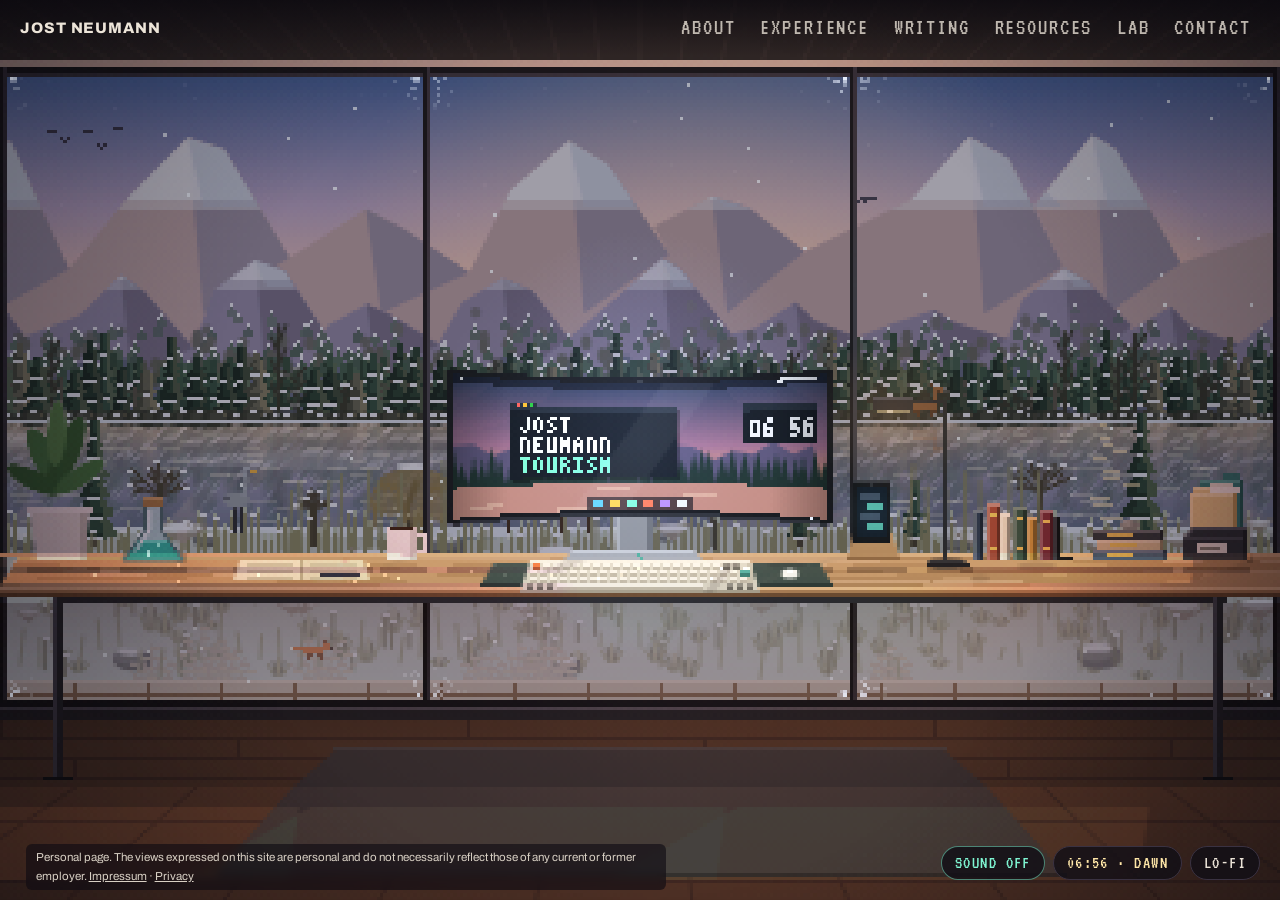
==== index.html @ 11fcee28 "Update preview: animated Areas of expertise cards; About tiles without the BTV count Co-Authored-By:" ====
<!doctype html>
<html lang="en-GB">
<head>
  <meta charset="utf-8">
  <meta name="viewport" content="width=device-width, initial-scale=1">
  <title>Jost Neumann – Tourism, investment, development and open data</title>
  <meta name="description" content="Jost Neumann – programme leader working on sustainable tourism, impact investment, development cooperation and open data. Profile, writing and contact.">
  <meta name="keywords" content="tourism, sustainable tourism, rural development, investment, impact investment, development, development cooperation, open data, philanthropy">
  <script type="application/ld+json">
  { "@context": "https://schema.org", "@type": "Person", "name": "Jost Neumann", "jobTitle": "Programme leader",
    "knowsAbout": ["Sustainable tourism", "Rural development", "Impact investment", "Development cooperation", "Open data"],
    "sameAs": ["https://www.linkedin.com/in/jost-neumann05802853"] }
  </script>
  <!-- DRAFT: remove the next line when the page is ready to be found by search engines -->
  <meta name="robots" content="noindex, nofollow">
  <meta name="theme-color" content="#120f16">
  <link rel="canonical" href="https://jostneumann.com/">
  <meta property="og:type" content="website">
  <meta property="og:title" content="Jost Neumann – Tourism, investment, development and open data">
  <meta property="og:description" content="Programme leader working on sustainable tourism, impact investment, development cooperation and open data. Profile, writing and contact.">
  <meta property="og:url" content="https://jostneumann.com/">
  <meta property="og:image" content="https://jostneumann.com/assets/og-image.png">
  <meta property="og:image:width" content="1200"><meta property="og:image:height" content="630">
  <meta property="og:image:alt" content="Pixel-art cabin office with a glass wall onto a forest river and mountains at dusk">
  <meta name="twitter:card" content="summary_large_image">
  <link rel="alternate" type="application/rss+xml" title="Jost Neumann – Writing" href="feed.xml">
  <script>
    // Scene mode needs JavaScript; without it the plain (LO-FI) page is shown.
    document.documentElement.classList.add('js');
    if (/[?&]og=1/.test(location.search)) document.documentElement.classList.add('og');   // clean frame for the social preview image
    try { if (localStorage.getItem('jn-mode') === 'lofi') document.documentElement.classList.add('lofi'); } catch (e) {}
  </script>
  <link rel="stylesheet" href="assets/fonts/fonts.css">
  <link rel="stylesheet" href="styles.css?v=2026-10-28-ex">
  <link rel="icon" href="data:image/svg+xml,%3Csvg xmlns='http://www.w3.org/2000/svg' viewBox='0 0 16 16' shape-rendering='crispEdges'%3E%3Crect width='16' height='16' fill='%23120f16'/%3E%3Crect x='3' y='4' width='10' height='7' fill='%23d3c8ae'/%3E%3Crect x='4' y='5' width='8' height='5' fill='%2310201c'/%3E%3Crect x='5' y='7' width='4' height='1' fill='%237ff5d2'/%3E%3Crect x='6' y='11' width='4' height='2' fill='%23bfb398'/%3E%3C/svg%3E">
</head>
<body>
  <a class="skip" href="#lofi" id="skip">Skip to the text version</a>

  <header class="top">
    <a class="brand" href="./" id="home">Jost Neumann</a>
    <nav class="sections" aria-label="Sections">
      <a href="#about" data-go="about">About</a>
      <a href="#experience" data-go="experience">Experience</a>
      <a href="#writing" data-go="writing">Writing</a>
      <a href="#resources" data-go="resources">Resources</a>
      <!-- LAB:START --><a href="#lab" data-go="lab">Lab</a><!-- LAB:END -->
      <a href="#contact" data-go="contact">Contact</a>
    </nav>
  </header>

  <!-- ===== Scene mode: pixel-art desk (room.js) ===== -->
  <div class="scene" id="scene">
    <canvas id="room" role="img" aria-label="Pixel-art illustration of a timber cabin office in the forest. A floor-to-ceiling glass wall looks out on a quiet forest river, meadows and a mountain panorama; the light follows the local time of day. A framed print hangs on the left wall. On a minimal desk, the curved screen, the books, the notebook, the file holder, the phone and a glass flask open the sections of this page."></canvas>
    <div class="tip" id="tip" aria-hidden="true"></div>
    <nav class="touch-menu" aria-label="Sections">
      <a href="#about" data-go="about"><b>01</b> About</a>
      <a href="#experience" data-go="experience"><b>02</b> Experience</a>
      <a href="#writing" data-go="writing"><b>03</b> Writing</a>
      <a href="#resources" data-go="resources"><b>04</b> Resources</a>
      <!-- LAB:START --><a href="#lab" data-go="lab"><b>05</b> Lab</a><!-- LAB:END -->
      <a href="#contact" data-go="contact"><b>06</b> Contact</a>
    </nav>
    <p class="disclaimer scene-disclaimer">Personal page. The views expressed on this site are personal and do not necessarily reflect those of any current or former employer. <a href="impressum.html">Impressum</a> · <a href="privacy.html">Privacy</a></p>
  </div>

  <aside class="panel" id="panel" aria-labelledby="panel-title" aria-hidden="true" tabindex="-1">
    <div class="panel-head">
      <p class="panel-kicker" id="panel-title"></p>
      <div class="panel-nav">
        <button class="chip arrow" id="prev" type="button" aria-label="Previous section">‹</button>
        <button class="chip arrow" id="next" type="button" aria-label="Next section">›</button>
        <button class="chip" id="close" type="button">Back<span class="long"> · Esc</span></button>
      </div>
    </div>
    <div class="panel-body" id="panel-body"></div>
  </aside>

  <div class="dock">
    <button class="chip" id="sound" type="button" aria-pressed="true" title="Rain and nature sounds: soft rain, the river, birds by day and crickets at night">Sound off</button>
    <span class="chip time" id="local-time" title="Your local time: the light in the room follows it" aria-live="off"></span>
    <button class="chip" id="mode" type="button" aria-pressed="false">LO-FI</button>
  </div>

  <!-- ===== LO-FI mode: the plain page. It is also the single source of the panel content. ===== -->
  <main id="lofi">

    <section class="hero wrap">
      <p class="eyebrow">Tourism · Investment · Development · Open data</p>
      <h1>Jost Neumann</h1>
      <p class="lead">Programme leader with more than ten years of experience across international organizations, corporate foundations and non-profit organizations, working where tourism, investment and development meet, with a commitment to open data and evidence-based decisions.</p>
    </section>

    <section id="about" class="wrap section">
      <h2>About</h2>
      <div class="prose">
        <p>Jost Neumann is based in Riyadh, Saudi Arabia, and coordinates the Tourism for Rural Development Programme of UN Tourism, the United Nations specialized agency for tourism. The role covers advocacy, advisory services and technical and financial assistance for Member States, the coordination of the Best Tourism Villages by UN Tourism (BTV) Network and the Tourism for Rural Development Small Grants Programme.</p>
        <p>From 2018 to 2025, Jost Neumann held programme leadership roles at the TUI Care Foundation. As Director Programmes (2022–2025), Jost Neumann oversaw the investment of approximately EUR 40 million of philanthropic capital in destination projects on entrepreneurship, education and nature conservation and the mobilization of more than EUR 12 million from institutional donors. Several projects received awards, including the Responsible Tourism Award and the German Sustainability Award.</p>
        <p>Earlier positions include economic recovery and communications roles at the International Rescue Committee, responsible investment in Eastern and Southern Africa, and strategy work at the Vodafone Institute. The work combines expertise in philanthropy, impact investing and innovative finance with field experience in South-East Asia, Africa and the Middle East.</p>
      </div>
    </section>

    <section id="expertise" class="wrap section">
      <h2>Areas of expertise</h2>
      <ul class="cards">
        <li><p class="kw">Tourism</p><h3>Sustainable tourism and rural development</h3><p>Programme design, technical assistance and partnership development for tourism as a driver of inclusive rural development.</p></li>
        <li><p class="kw">Investment</p><h3>Impact investment and philanthropy</h3><p>Philanthropic capital, grant portfolios, impact-linked finance and financing for social impact, including the Oxford Impact Investing Programme (Saïd Business School).</p></li>
        <li><p class="kw">Development</p><h3>Development cooperation</h3><p>Programme strategy, monitoring and evaluation and resource mobilization with governments, foundations, companies and non-profit organizations in South-East Asia, Africa and the Middle East.</p></li>
        <li><p class="kw">Open data</p><h3>Open data and digital tools</h3><p>Open data, dashboards and interactive maps that make programme evidence transparent and support evidence-based decisions.</p></li>
      </ul>
    </section>

    <section id="experience" class="wrap section">
      <h2>Professional experience</h2>
      <ol class="timeline">
        <li>
          <p class="when">March 2025 – present</p>
          <div>
            <h3>Programme Coordinator, Tourism for Rural Development Programme</h3>
            <p class="org">UN Tourism · Riyadh, Saudi Arabia</p>
            <ul>
              <li>Coordinates the Tourism for Rural Development Small Grants Programme.</li>
              <li>Leads a multidisciplinary team of specialists providing advocacy, advisory services and technical and financial assistance to Member States across all world regions.</li>
              <li>Coordinates the Best Tourism Villages by UN Tourism (BTV) Network, including technical assistance and partnership development.</li>
            </ul>
          </div>
        </li>
        <li>
          <p class="when">February 2022 – February 2025</p>
          <div>
            <h3>Director Programmes</h3>
            <p class="org">TUI Care Foundation · Berlin, Germany</p>
            <ul>
              <li>Invested approximately EUR 40 million of philanthropic capital in destination projects on entrepreneurship, education and nature conservation.</li>
              <li>Oversaw a global grant portfolio spanning all world regions, with projects on nature conservation, entrepreneurship, education, cultural heritage and impact finance for businesses.</li>
              <li>Developed the programme strategy and the monitoring and evaluation framework of the foundation.</li>
              <li>Projects received the Responsible Tourism Award, the German Sustainability Award and the Responsible Travel Award, among others.</li>
            </ul>
          </div>
        </li>
        <li>
          <p class="when">June 2018 – February 2022</p>
          <div>
            <h3>Head of Economic Development</h3>
            <p class="org">TUI Care Foundation · Palma de Mallorca, Spain</p>
            <ul>
              <li>Developed a portfolio of grant-funded projects on sustainable agriculture, adventure tourism, entrepreneurship and tourism development in low- and middle-income countries across world regions.</li>
            </ul>
          </div>
        </li>
        <li>
          <p class="when">May 2017 – July 2018</p>
          <div>
            <h3>Communications Officer; Rural Livelihoods Officer</h3>
            <p class="org">International Rescue Committee · Berlin, Germany</p>
            <ul>
              <li>Established the communication assets of the office, including the website and social media channels, and ran two advocacy campaigns.</li>
              <li>Worked within the global Economic Recovery and Development Unit.</li>
            </ul>
          </div>
        </li>
        <li>
          <p class="when">May 2015 – April 2017</p>
          <div>
            <h3>Responsible Investment Manager</h3>
            <p class="org">Amatheon Agri Holding N.V. · Berlin, Germany</p>
            <ul>
              <li>Established the sustainability strategy for agricultural operations in Eastern and Southern Africa and coordinated two sustainability officers in the field.</li>
              <li>Represented the company on sustainability, responsible investment and impact investment matters.</li>
            </ul>
          </div>
        </li>
        <li>
          <p class="when">October 2013 – December 2014</p>
          <div>
            <h3>Earlier roles</h3>
            <p class="org">Amatheon Foundation · Vodafone Institute · Berlin, Germany</p>
            <ul>
              <li>Research Fellow, Amatheon Foundation: community surveys and three months of field research in Eastern and Southern Africa on mobile technology and agriculture.</li>
              <li>Strategy and Programmes, Vodafone Institute.</li>
            </ul>
          </div>
        </li>
      </ol>
    </section>

    <section id="education" class="wrap section two-col">
      <div>
        <h2>Education</h2>
        <ul class="plain">
          <li><h3>Master of Arts, Futures Studies (Zukunftsforschung)</h3><p class="org">Freie Universität Berlin · 2015</p></li>
          <li><h3>Bachelor of Arts, Culture and Technology (Kultur und Technik)</h3><p class="org">Technische Universität Berlin · 2012</p></li>
        </ul>
        <h2 class="sub">Certifications</h2>
        <ul class="plain">
          <li><h3>Impact-Linked Finance</h3><p class="org">Roots of Impact · 2022</p></li>
          <li><h3>Financing for Social Impact</h3><p class="org">European Venture Philanthropy Association · 2021</p></li>
          <li><h3>Oxford Impact Investing Programme</h3><p class="org">Saïd Business School, University of Oxford · 2021</p></li>
          <li><h3>Cash Transfer Programming</h3><p class="org">Humanitarian Leadership Academy · 2018</p></li>
        </ul>
      </div>
      <div>
        <h2>Advisory roles</h2>
        <ul class="plain">
          <li><h3>Chair of the Advisory Board</h3><p class="org">FINDING XY · 2021–2024</p></li>
          <li><h3>Member of the Advisory Board</h3><p class="org">Purple Elephant Ventures · 2021–2024</p></li>
          <li><h3>Member of the Advisory Board</h3><p class="org">The SHIELD · 2023–2024</p></li>
          <li><h3>Member of the Advisory Board (TUI Care Foundation representative)</h3><p class="org">Best Tourism Villages by UN Tourism · 2023–2024</p></li>
          <li><h3>Mentor</h3><p class="org">Enpact e.V. · 2019–2021</p></li>
        </ul>
      </div>
    </section>

    <section id="writing" class="wrap section">
      <h2>Writing</h2>
      <ul class="posts">
        <li>
          <a href="posts/grants-to-de-risk-investment.html">
            <p class="kw">Investment · Development</p>
            <h3>Grants as a tool to de-risk investment</h3>
            <p>A grant designed with investment in mind can take on the early risks that keep private capital away from small enterprises, and prepare them for finance that has to be repaid.</p>
            <span class="more">Read · June 2026 · approximately 4 minutes</span>
          </a>
        </li>
      </ul>
    </section>

    <section id="resources" class="wrap section">
      <h2>Resources</h2>
      <p class="muted">Publications, talks and media contributions, newest first. Items issued or given in an official capacity are linked for reference.</p>
      <h2 class="sub">Publications</h2>
      <ul class="plain">
        <li><p class="kw">Report</p><h3><a href="https://doi.org/10.18111/9789284427819" target="_blank" rel="noopener">Sustainable Tourism R&amp;D: Systemic Transformation and Scalable Intelligence</a></h3><p class="org">UN Tourism and UNDP · September 2026 · Co-author, with Kai Partale, Mirko Ebelshaeuser and Ibrahim Ahmed Abdou</p></li>
        <li><p class="kw">Report</p><h3><a href="https://doi.org/10.18111/9789284427833" target="_blank" rel="noopener">Leveraging Tourism for Inclusive and Resilient Rural Communities – A Collection of Good Practices on Social Sustainability from the Best Tourism Villages Network by UN Tourism, Volume I: Social Sustainability</a></h3><p class="org">UN Tourism · August 2026 · Coordinator</p></li>
        <li><p class="kw">Report</p><h3><a href="https://doi.org/10.18111/9789284427475" target="_blank" rel="noopener">Monitoring Report of the 2021 Best Tourism Villages by UN Tourism – Progress, Successes and Challenges</a></h3><p class="org">UN Tourism · March 2026 · Coordinator</p></li>
      </ul>
      <h2 class="sub">Talks and panels</h2>
      <ul class="plain">
        <li><p class="kw">Presentation</p><h3><a href="https://www.comcec.org/wp-content/uploads/2025/10/Report-of-the-13th-Meeting-of-COMCEC-Private-Sector-Tourism-Forum.pdf" target="_blank" rel="noopener">Presentation on the Tourism for Rural Development Programme</a></h3><p class="org">13th Meeting of the OIC/COMCEC Private Sector Tourism Forum, "Tourism and Rural Development in OIC Countries" (virtual) · 8 October 2025 · Summarized in the meeting report (para. 10)</p></li>
        <li><p class="kw">Panel · Video</p><h3><a href="https://www.youtube.com/watch?v=aNb7rbNzItk" target="_blank" rel="noopener">Sustainable Rural Tourism: A Foundation for Biodiversity Preservation and Gender Equality</a></h3><p class="org">ITB Berlin Convention · March 2024 · Panellist, as Director Programmes, TUI Care Foundation, with speakers from GIZ, UN Tourism and academia</p></li>
        <li><p class="kw">Conversation · Video</p><h3><a href="https://www.youtube.com/watch?v=9T5XU153Uj4" target="_blank" rel="noopener">Official launch of the 2021 Social Entrepreneurship Competition in Tourism</a></h3><p class="org">Social Entrepreneurship Competition in Tourism · 8 March 2021 · Conversation with the competition founder and a jury member, as TUI Care Foundation representative</p></li>
      </ul>
      <h2 class="sub">Media and coverage</h2>
      <ul class="plain">
        <li><p class="kw">Video interview</p><h3><a href="https://news.cgtn.com/news/2026-08-07/China-leads-UN-Tourism-s-Best-Tourism-Villages-list-1PpO6z1Qa5i/p.html" target="_blank" rel="noopener">China leads UN Tourism's Best Tourism Villages list</a></h3><p class="org">CGTN · 7 August 2026</p></li>
        <li><p class="kw">Interview</p><h3><a href="https://fastcompanyme.com/impact/how-the-middle-east-is-using-tourism-to-create-jobs-in-rural-villages/" target="_blank" rel="noopener">How the Middle East is using tourism to create jobs in rural villages</a></h3><p class="org">Fast Company Middle East · 31 March 2026</p></li>
        <li><p class="kw">Official news</p><h3><a href="https://www.untourism.int/news/un-tourism-celebrates-rural-destinations-in-saudi-arabia-under-the-best-tourism-villages-initiative" target="_blank" rel="noopener">UN Tourism Celebrates Rural Destinations in Saudi Arabia under the Best Tourism Villages Initiative</a></h3><p class="org">UN Tourism · technical mission, 14–17 September 2025 · Handed over the Best Tourism Villages plate with the Director of the Regional Office for the Middle East</p></li>
        <li><p class="kw">Interview</p><h3><a href="https://www.vientianetimes.org.la/sub-new/Previous_49_y23/freeContent/FreeConten2023_Aid49.php" target="_blank" rel="noopener">Aid for LDCs to spur Lao tourism development</a></h3><p class="org">Vientiane Times · March 2023 · At the Fifth United Nations Conference on the Least Developed Countries (LDC5), Doha</p></li>
        <li><p class="kw">Coverage</p><h3><a href="https://tuicarefoundation.com/pikala-among-the-finalists/" target="_blank" rel="noopener">Pikala among the finalists of UNWTO's second Global Startup Competition</a></h3><p class="org">TUI Care Foundation · 22 January 2020 · Supported a finalist and helped a winning founder practise the pitch</p></li>
      </ul>
    </section>

    <!-- LAB:START (draft: tools/build.py leaves this out unless --with-lab) -->
    <section id="lab" class="wrap section">
      <h2>Lab</h2>
      <p class="muted">Small tools and experiments. They are personal projects: the ideas, design decisions, testing and final checks are Jost Neumann's own.</p>
      <ul class="lab">
        <li>
          <img src="assets/lab/explorer.jpg" alt="The opening screen of the BTV Digital Explorer: a dark map of dots, one per village, with the title An open data rural tourism explorer" loading="lazy" width="800" height="500">
          <div class="body">
            <p class="kw">Prototype · Open data</p>
            <h3>BTV Digital Explorer</h3>
            <p>An open data explorer of the 236 Best Tourism Villages by UN Tourism (BTVs) in 57 countries. It brings together open data frameworks maintained largely by international organizations: settlement type and population from the Global Human Settlement Layer, access to towns, airports and railway stations, international recognitions such as UNESCO sites and protected areas, and documented good practices graded by the strength of their evidence. Its maps are designed to follow United Nations cartographic conventions, and it is available in English, French, Spanish and Arabic.</p>
            <span class="more">Internal prototype, not public</span>
          </div>
        </li>
        <li>
          <img src="assets/lab/samer.jpg" alt="The Samer start page: the headline Meet Samer, your speaking companion, beside a live teleprompter demo with a sample speech" loading="lazy" width="800" height="506">
          <div class="body">
            <p class="kw">Tool · Web app</p>
            <h3>Samer, a speaking companion</h3>
            <p>Turns a Word or PDF speech into a teleprompter in the browser. Sections and key messages are found automatically and stay editable, cues for the speaker are not read aloud, the pace follows the time slot, and a speech can be sent to a phone by link or QR code. It detects Arabic and works offline. The name means a companion in evening conversation in Arabic.</p>
            <span class="more">Private preview · <a href="https://github.com/jn12555/samer" target="_blank" rel="noopener">Code on GitHub</a></span>
          </div>
        </li>
        <li>
          <img src="assets/og-image.png" alt="This website's pixel-art room: a desk with a curved screen in front of a glass wall that looks out on a river and mountains" loading="lazy" width="1200" height="630">
          <div class="body">
            <p class="kw">Website · Pixel art</p>
            <h3>This room</h3>
            <p>The scene is drawn in code, pixel by pixel. Light and seasons follow the visitor's local time and date, wildlife and weather appear now and then, a framed print draws one-line homages to famous works, and a generated soundscape of rain and nature plays on request. No images, fonts or scripts are loaded from third parties.</p>
            <span class="more">October 2026</span>
          </div>
        </li>
      </ul>
    </section>
    <!-- LAB:END -->

    <section id="contact" class="wrap section">
      <h2>Contact</h2>
      <p class="muted">For professional exchange, contact is welcome by email or through LinkedIn.</p>
      <div class="actions">
        <!-- The address is assembled by script so that it is not readable by simple scrapers. -->
        <a class="btn primary" id="email-link" href="#contact" data-user="jost.neumann87" data-domain="googlemail.com">Send an email</a>
        <a class="btn" href="https://www.linkedin.com/in/jost-neumann05802853" target="_blank" rel="noopener">Connect on LinkedIn</a>
      </div>
      <p class="disclaimer">The views expressed on this site are personal and do not necessarily reflect those of any current or former employer.</p>
    </section>

    <footer class="site-footer wrap">
      <p>© <span id="year">2026</span> Jost Neumann. The views expressed on this site are personal and do not necessarily reflect those of any current or former employer. <a href="impressum.html">Impressum</a> · <a href="privacy.html">Privacy</a></p>
    </footer>
  </main>

  <script src="topo.js?v=2026-10-23"></script>
  <script src="lineart.js?v=2026-10-25b"></script>
  <script src="dots.js?v=2026-10-23"></script>
  <script src="xp-dots.js?v=2026-10-28j"></script>
  <script src="room.js?v=2026-10-28-xp3"></script>
</body>
</html>
---- assets/fonts/fonts.css ----
/* Fonts served from this site (no requests to Google). Archivo and VT323, SIL Open Font License 1.1; see assets/fonts/OFL.txt. */
@font-face {
  font-family: 'Archivo';
  font-style: normal;
  font-weight: 400;
  font-stretch: 100%;
  font-display: swap;
  src: url(archivo-latin-ext-0.woff2) format('woff2');
  unicode-range: U+0100-02BA, U+02BD-02C5, U+02C7-02CC, U+02CE-02D7, U+02DD-02FF, U+0304, U+0308, U+0329, U+1D00-1DBF, U+1E00-1E9F, U+1EF2-1EFF, U+2020, U+20A0-20AB, U+20AD-20C4, U+2113, U+2C60-2C7F, U+A720-A7FF;
}
@font-face {
  font-family: 'Archivo';
  font-style: normal;
  font-weight: 400;
  font-stretch: 100%;
  font-display: swap;
  src: url(archivo-latin-1.woff2) format('woff2');
  unicode-range: U+0000-00FF, U+0131, U+0152-0153, U+02BB-02BC, U+02C6, U+02DA, U+02DC, U+0304, U+0308, U+0329, U+2000-206F, U+20AC, U+2122, U+2191, U+2193, U+2212, U+2215, U+FEFF, U+FFFD;
}
@font-face {
  font-family: 'Archivo';
  font-style: normal;
  font-weight: 500;
  font-stretch: 100%;
  font-display: swap;
  src: url(archivo-latin-ext-0.woff2) format('woff2');
  unicode-range: U+0100-02BA, U+02BD-02C5, U+02C7-02CC, U+02CE-02D7, U+02DD-02FF, U+0304, U+0308, U+0329, U+1D00-1DBF, U+1E00-1E9F, U+1EF2-1EFF, U+2020, U+20A0-20AB, U+20AD-20C4, U+2113, U+2C60-2C7F, U+A720-A7FF;
}
@font-face {
  font-family: 'Archivo';
  font-style: normal;
  font-weight: 500;
  font-stretch: 100%;
  font-display: swap;
  src: url(archivo-latin-1.woff2) format('woff2');
  unicode-range: U+0000-00FF, U+0131, U+0152-0153, U+02BB-02BC, U+02C6, U+02DA, U+02DC, U+0304, U+0308, U+0329, U+2000-206F, U+20AC, U+2122, U+2191, U+2193, U+2212, U+2215, U+FEFF, U+FFFD;
}
@font-face {
  font-family: 'Archivo';
  font-style: normal;
  font-weight: 700;
  font-stretch: 100%;
  font-display: swap;
  src: url(archivo-latin-ext-0.woff2) format('woff2');
  unicode-range: U+0100-02BA, U+02BD-02C5, U+02C7-02CC, U+02CE-02D7, U+02DD-02FF, U+0304, U+0308, U+0329, U+1D00-1DBF, U+1E00-1E9F, U+1EF2-1EFF, U+2020, U+20A0-20AB, U+20AD-20C4, U+2113, U+2C60-2C7F, U+A720-A7FF;
}
@font-face {
  font-family: 'Archivo';
  font-style: normal;
  font-weight: 700;
  font-stretch: 100%;
  font-display: swap;
  src: url(archivo-latin-1.woff2) format('woff2');
  unicode-range: U+0000-00FF, U+0131, U+0152-0153, U+02BB-02BC, U+02C6, U+02DA, U+02DC, U+0304, U+0308, U+0329, U+2000-206F, U+20AC, U+2122, U+2191, U+2193, U+2212, U+2215, U+FEFF, U+FFFD;
}
@font-face {
  font-family: 'Archivo';
  font-style: normal;
  font-weight: 800;
  font-stretch: 100%;
  font-display: swap;
  src: url(archivo-latin-ext-0.woff2) format('woff2');
  unicode-range: U+0100-02BA, U+02BD-02C5, U+02C7-02CC, U+02CE-02D7, U+02DD-02FF, U+0304, U+0308, U+0329, U+1D00-1DBF, U+1E00-1E9F, U+1EF2-1EFF, U+2020, U+20A0-20AB, U+20AD-20C4, U+2113, U+2C60-2C7F, U+A720-A7FF;
}
@font-face {
  font-family: 'Archivo';
  font-style: normal;
  font-weight: 800;
  font-stretch: 100%;
  font-display: swap;
  src: url(archivo-latin-1.woff2) format('woff2');
  unicode-range: U+0000-00FF, U+0131, U+0152-0153, U+02BB-02BC, U+02C6, U+02DA, U+02DC, U+0304, U+0308, U+0329, U+2000-206F, U+20AC, U+2122, U+2191, U+2193, U+2212, U+2215, U+FEFF, U+FFFD;
}
@font-face {
  font-family: 'VT323';
  font-style: normal;
  font-weight: 400;
  font-display: swap;
  src: url(vt323-latin-ext-2.woff2) format('woff2');
  unicode-range: U+0100-02BA, U+02BD-02C5, U+02C7-02CC, U+02CE-02D7, U+02DD-02FF, U+0304, U+0308, U+0329, U+1D00-1DBF, U+1E00-1E9F, U+1EF2-1EFF, U+2020, U+20A0-20AB, U+20AD-20C4, U+2113, U+2C60-2C7F, U+A720-A7FF;
}
@font-face {
  font-family: 'VT323';
  font-style: normal;
  font-weight: 400;
  font-display: swap;
  src: url(vt323-latin-3.woff2) format('woff2');
  unicode-range: U+0000-00FF, U+0131, U+0152-0153, U+02BB-02BC, U+02C6, U+02DA, U+02DC, U+0304, U+0308, U+0329, U+2000-206F, U+20AC, U+2122, U+2191, U+2193, U+2212, U+2215, U+FEFF, U+FFFD;
}
---- styles.css ----
:root {
  --bg: #120f16;
  --surface: #1d1822;
  --text: #ece4d8;
  --muted: #a89e94;
  --line: #2e2734;
  --lamp: #ffb35a;
  --screen: #7ff5d2;
  --paper: #ffe7a8;
  --ph-bg: #4a3a14;
  --ph-text: #ffe08a;
  --head: 56px;
}

* { box-sizing: border-box; }
.skip { position: fixed; left: 12px; top: -60px; z-index: 50; padding: .6rem .9rem; background: var(--paper); color: #1a1410; border-radius: 6px; font-weight: 700; text-decoration: none; transition: top .2s; }
.skip:focus { top: 12px; }

html, body { margin: 0; background: var(--bg); color: var(--text); }
body { font: 16px/1.6 "Archivo", system-ui, -apple-system, "Segoe UI", sans-serif; -webkit-font-smoothing: antialiased; }
a { color: var(--lamp); }
h1, h2, h3 { margin: 0; line-height: 1.2; }

.ph {
  background: var(--ph-bg);
  color: var(--ph-text);
  border-radius: 2px;
  padding: 0 .2em;
  box-decoration-break: clone;
  -webkit-box-decoration-break: clone;
}

/* ---------- header (both modes) ---------- */
.top {
  position: fixed; top: 0; left: 0; right: 0; z-index: 30;
  height: var(--head);
  display: flex; align-items: center; justify-content: space-between; gap: 1rem;
  padding: 0 20px;
  background: linear-gradient(rgba(10, 8, 14, .75), rgba(10, 8, 14, 0));
}
.brand {
  font-weight: 800; letter-spacing: .06em; text-transform: uppercase;
  color: var(--text); text-decoration: none; font-size: .95rem; white-space: nowrap;
}
.sections { display: flex; gap: .35rem; }
.sections a {
  font-family: "VT323", ui-monospace, monospace; font-size: 1.45rem; line-height: 1;
  letter-spacing: .08em; text-transform: uppercase;
  color: rgba(236, 228, 216, .78); text-decoration: none;
  padding: .3rem .6rem; border-radius: 3px;
}
.sections a:hover { color: var(--text); }
.sections a.on { background: var(--paper); color: #1a1410; }

/* ---------- scene mode ---------- */
.scene { position: fixed; inset: 0; overflow: hidden; background: var(--bg); cursor: default; touch-action: manipulation; }
.scene.hot { cursor: pointer; }
#room {
  position: absolute; left: 0; top: 0;
  transform-origin: 0 0;
  image-rendering: pixelated;
  image-rendering: crisp-edges;
}
html:not(.js) .scene, html.lofi .scene,
html:not(.js) .panel, html.lofi .panel { display: none; }
html.js:not(.lofi) #lofi { display: none; }
html.js:not(.lofi) body { overflow: hidden; }

.tip {
  position: fixed; z-index: 20; pointer-events: none;
  font-family: "VT323", ui-monospace, monospace; font-size: 1.3rem; line-height: 1;
  letter-spacing: .08em; text-transform: uppercase;
  background: var(--paper); color: #1a1410; padding: .3rem .5rem .25rem; border-radius: 2px;
  opacity: 0; transform: translate(-50%, -100%); transition: opacity .15s;
  white-space: nowrap;
}
.tip.show { opacity: 1; }

.intro {
  /* name card: a tinted glass panel so the text never fights the room behind it */
  position: fixed; left: 24px; bottom: 34px; z-index: 10; pointer-events: none;
  max-width: min(540px, calc(100% - 300px));
  padding: 18px 22px 16px;
  background: linear-gradient(160deg, rgba(20, 16, 26, .72), rgba(14, 11, 18, .56));
  -webkit-backdrop-filter: blur(8px) saturate(1.1); backdrop-filter: blur(8px) saturate(1.1);
  border: 1px solid rgba(255, 231, 168, .14); border-radius: 14px;
  box-shadow: 0 12px 40px rgba(0, 0, 0, .35);
  transition: opacity .5s;
}
.intro p { margin: 0; }
.intro-name { font-weight: 800; font-size: clamp(1.9rem, 3vw, 2.7rem); letter-spacing: .03em; text-transform: uppercase; line-height: 1; }
.intro-name::after { content: ""; display: block; width: 44px; height: 3px; margin-top: .55rem; background: var(--lamp); border-radius: 2px; }
.intro-role { color: var(--text); opacity: .92; font-size: 1.02rem; line-height: 1.4; margin-top: .55rem !important; }
.intro-tags { display: flex; flex-wrap: wrap; gap: .4rem; margin-top: .7rem !important; }
.intro-tags span {
  font-family: "VT323", ui-monospace, monospace; font-size: 1.08rem; line-height: 1; letter-spacing: .06em; text-transform: uppercase;
  color: var(--screen); border: 1px solid rgba(127, 245, 210, .38); background: rgba(127, 245, 210, .07); border-radius: 999px; padding: .26rem .58rem .2rem;
}
.kw { font-family: "VT323", ui-monospace, monospace; font-size: 1.1rem; letter-spacing: .08em; text-transform: uppercase; color: var(--screen); margin: 0 0 .25rem !important; }
.chip.time { cursor: default; color: var(--paper); }
html.og .top, html.og .dock, html.og .scene-disclaimer, html.og .touch-menu, html.og .tip { display: none !important; }
/* writing: featured posts and article pages */
.posts { list-style: none; padding: 0; margin: 0; display: grid; grid-template-columns: repeat(auto-fit, minmax(240px, 1fr)); gap: .9rem; }
.posts a { display: block; height: 100%; background: var(--surface); border: 1px solid var(--line); border-radius: 6px; padding: 1.1rem; color: var(--text); text-decoration: none; }
.posts a:hover { border-color: var(--paper); }
.posts p { color: var(--muted); margin: .45rem 0 .7rem; font-size: .95rem; }
.posts .more { font-family: "VT323", ui-monospace, monospace; font-size: 1.1rem; color: var(--lamp); letter-spacing: .04em; }
.panel-section .posts { grid-template-columns: 1fr; }
/* Lab: project cards with a screenshot on top */
.lab { list-style: none; padding: 0; margin: 0; display: grid; grid-template-columns: repeat(auto-fit, minmax(240px, 1fr)); gap: .9rem; }
.lab > li { background: var(--surface); border: 1px solid var(--line); border-radius: 6px; overflow: hidden; }
.lab img { display: block; width: 100%; height: auto; aspect-ratio: 16 / 10; object-fit: cover; object-position: top left; border-bottom: 1px solid var(--line); }
.lab .body { padding: 1rem 1.1rem 1.1rem; }
.lab .body p { color: var(--muted); margin: .45rem 0 .7rem; font-size: .95rem; }
.lab .more { font-family: "VT323", ui-monospace, monospace; font-size: 1.1rem; color: var(--lamp); letter-spacing: .04em; }
.lab .more a { color: inherit; text-decoration: underline; text-underline-offset: 2px; }
.panel-section .lab { grid-template-columns: 1fr; }
.article { padding-top: calc(var(--head) + 2.5rem); padding-bottom: 4rem; max-width: 720px; }
.article h1 { font-size: clamp(2rem, 5vw, 2.8rem); text-transform: none; letter-spacing: 0; margin: .2rem 0 .4rem; }
.article .meta { color: var(--muted); font-size: .9rem; margin: 0 0 1.2rem; }
.article .lead { margin: 0 0 1.6rem; color: var(--text); }
.article h2 { font-family: "VT323", ui-monospace, monospace; font-weight: 400; font-size: 1.7rem; letter-spacing: .05em; text-transform: uppercase; color: var(--lamp); margin: 2rem 0 .6rem; }
.article p, .article li { line-height: 1.7; }
.article ul { padding-left: 1.2rem; }
.article li { margin: .35rem 0; }
.anim { margin: 0 0 1.8rem; }
.anim video { display: block; width: 100%; aspect-ratio: 16 / 9; border-radius: 6px; border: 1px solid var(--line); background: #120f16; image-rendering: pixelated; }
.anim figcaption { color: var(--muted); font-size: .82rem; margin-top: .5rem; line-height: 1.5; }
.anim figcaption a, .article p a, .article li a { color: var(--lamp); }
html.lofi .chip.time, html:not(.js) .chip.time, html.lofi #sound, html:not(.js) #sound { display: none; }
#sound[aria-pressed="true"] { color: var(--screen); border-color: rgba(127, 245, 210, .5); }
.intro-hint { font-family: "VT323", ui-monospace, monospace; font-size: 1.3rem; color: var(--screen); margin-top: .5rem !important; letter-spacing: .06em; }
.intro-hint::before { content: "> "; }
.intro-hint::after { content: "_"; animation: blink 1s steps(1) infinite; }
@keyframes blink { 50% { opacity: 0; } }
body.panel-open .intro { opacity: 0; }

.touch-menu { display: none; }

/* ---------- panel ---------- */
.panel {
  position: fixed; z-index: 25; top: 0; right: 0; bottom: 0;
  width: min(500px, 44vw);
  display: flex; flex-direction: column;
  background: rgba(18, 15, 22, .93);
  backdrop-filter: blur(6px);
  border-left: 1px solid var(--line);
  transform: translateX(102%);
  transition: transform .5s cubic-bezier(.2, .7, .2, 1);
  outline: none;
}
.panel.open { transform: none; }
.panel-head {
  display: flex; align-items: center; justify-content: space-between; gap: 1rem;
  padding: calc(var(--head) + 8px) 28px 12px;
  border-bottom: 1px dashed var(--line);
}
.panel-kicker {
  margin: 0; font-family: "VT323", ui-monospace, monospace; font-size: 1.5rem;
  letter-spacing: .1em; text-transform: uppercase; color: var(--screen);
}
.panel-body { overflow-y: auto; padding: 8px 28px 40px; touch-action: pan-y; }
.panel-nav { display: flex; gap: .4rem; flex-shrink: 0; }
.panel-head .panel-kicker { white-space: nowrap; overflow: hidden; text-overflow: ellipsis; min-width: 0; }
.chip.arrow { min-width: 2.4rem; font-size: 1.15rem; line-height: 1; padding-left: .55rem; padding-right: .55rem; }
.panel-body.slide-next { animation: slideNext .32s cubic-bezier(.2, .7, .2, 1); }
.panel-body.slide-prev { animation: slidePrev .32s cubic-bezier(.2, .7, .2, 1); }
@keyframes slideNext { from { opacity: 0; transform: translateX(28px); } to { opacity: 1; transform: none; } }
@keyframes slidePrev { from { opacity: 0; transform: translateX(-28px); } to { opacity: 1; transform: none; } }
.panel-body .wrap { padding: 0; max-width: none; }
.panel-section { padding: 1.25rem 0; border-top: 1px solid var(--line); }
.panel-section:first-child { border-top: 0; }
.panel-section.two-col { grid-template-columns: 1fr; gap: 1.25rem; }
.panel-section h2 { font-size: 1.35rem; }
.panel-section .cards { grid-template-columns: 1fr; }
.panel-section .timeline > li { grid-template-columns: 1fr; gap: .2rem; }

/* ---------- chips and dock ---------- */
.chip {
  font-family: "VT323", ui-monospace, monospace; font-size: 1.15rem; line-height: 1;
  letter-spacing: .08em; text-transform: uppercase;
  color: var(--text); background: rgba(18, 15, 22, .82);
  border: 1px solid #3a3242; border-radius: 999px;
  padding: .45rem .8rem .4rem; cursor: pointer; white-space: nowrap;
}
.chip:hover { border-color: var(--paper); }
.chip:focus-visible, .sections a:focus-visible, .btn:focus-visible { outline: 2px solid var(--paper); outline-offset: 2px; }
.dock { position: fixed; right: 20px; bottom: 20px; z-index: 28; display: flex; gap: .5rem; }
.chip.draft { cursor: help; color: var(--ph-text); border-color: #5a4a20; }
body.panel-open .dock { opacity: 0; pointer-events: none; }

/* ---------- LO-FI page ---------- */
#lofi { padding-top: var(--head); }
html.lofi .top, html:not(.js) .top { background: rgba(18, 15, 22, .94); border-bottom: 1px solid var(--line); }
.wrap { max-width: 900px; margin: 0 auto; padding: 0 20px; }
.draft-banner { background: var(--ph-bg); color: var(--ph-text); text-align: center; font-size: .85rem; padding: .45rem 16px; }
.draft-banner .ph { background: transparent; text-decoration: underline; }

.hero { padding-top: 4rem; padding-bottom: 3rem; }
.eyebrow { font-family: "VT323", ui-monospace, monospace; font-size: 1.35rem; color: var(--screen); margin: 0 0 .5rem; letter-spacing: .04em; }
h1 { font-weight: 800; font-size: clamp(2.4rem, 7vw, 4rem); text-transform: uppercase; letter-spacing: .01em; }
.lead { font-size: 1.15rem; color: var(--muted); max-width: 38em; margin: 1.25rem 0 0; }

.section { padding-top: 2.75rem; padding-bottom: 2.75rem; border-top: 1px solid var(--line); }
.section h2, .panel-section h2 {
  font-family: "VT323", ui-monospace, monospace; font-weight: 400;
  font-size: 1.9rem; letter-spacing: .06em; text-transform: uppercase; color: var(--lamp);
  margin-bottom: 1rem;
}
h3 { font-size: 1.05rem; font-weight: 700; }
.prose p { max-width: 42em; margin: 0 0 1rem; }
.muted { color: var(--muted); }
h2.sub { margin-top: 1.75rem; }
.disclaimer { color: var(--muted); font-size: .85rem; margin: 1.5rem 0 0; }
.scene-disclaimer {
  position: fixed; left: 26px; bottom: 10px; z-index: 10; margin: 0; pointer-events: none;
}
.scene-disclaimer a { pointer-events: auto; color: #d8d0c4; text-decoration: underline; }
.scene-disclaimer {
  font-size: .72rem; color: #d8d0c4; max-width: min(640px, calc(100% - 400px)); padding: .3rem .6rem; border-radius: 6px;   /* clear of the chips on the right */
  background: rgba(14, 11, 18, .62); -webkit-backdrop-filter: blur(4px); backdrop-filter: blur(4px);
}
body.panel-open .scene-disclaimer { opacity: 0; }

.cards { list-style: none; padding: 0; margin: 0; display: grid; grid-template-columns: repeat(auto-fit, minmax(200px, 1fr)); gap: .9rem; }
.cards li { background: var(--surface); border: 1px solid var(--line); border-radius: 6px; padding: 1.1rem; }
.cards p { color: var(--muted); margin: .45rem 0 0; font-size: .95rem; }
/* expertise cards (xp-dots.js): a dot icon, a staggered rise and a hover accent in the card's colour */
.cards li.xp-card { transition: border-color .3s, transform .3s, box-shadow .3s; }
.cards li.xp-card .kw { color: var(--hl); }
.cards li.xp-card:not(.xp-in) { opacity: 0; }
.cards li.xp-card.xp-in { animation: xpRise .6s cubic-bezier(.2, .7, .2, 1) var(--d, 0ms) both; }
@keyframes xpRise { from { opacity: 0; translate: 0 12px; } to { opacity: 1; translate: 0 0; } }
.cards li.xp-card:hover { border-color: var(--hl); transform: translateY(-2px); box-shadow: 0 8px 22px color-mix(in srgb, var(--hl) 14%, transparent); }
.xp-icon { float: right; margin: .1rem 0 .4rem .7rem; image-rendering: pixelated; }

.timeline { list-style: none; padding: 0; margin: 0; }
.timeline > li { display: grid; grid-template-columns: 150px 1fr; gap: 1.5rem; padding: 1.1rem 0; border-bottom: 1px dashed var(--line); }
.timeline > li:last-child { border-bottom: 0; }
.when { font-family: "VT323", ui-monospace, monospace; font-size: 1.2rem; color: var(--screen); margin: 0; }
.org { color: var(--muted); font-size: .95rem; margin: .25rem 0 .5rem; }
.timeline ul { margin: 0; padding-left: 1.1rem; }
/* data dots for Experience and Resources (xp-dots.js) */
.xp-viz { margin: 0 0 1.4rem; padding: .9rem 1rem .8rem; background: var(--surface); border: 1px solid var(--line); border-radius: 8px; }
.xp-bar { display: flex; align-items: center; justify-content: space-between; gap: .6rem; flex-wrap: wrap; margin-bottom: .7rem; }
.xp-kicker { margin: 0; font-family: "VT323", ui-monospace, monospace; font-size: 1.15rem; letter-spacing: .08em; text-transform: uppercase; color: var(--screen); }
.xp-views { display: flex; flex-wrap: wrap; gap: .35rem; }
.xp-views .chip { font-size: 1rem; padding: .32rem .65rem .28rem; }
.xp-views .chip[aria-pressed="true"] { background: var(--paper); color: #1a1410; border-color: var(--paper); }
.xp-views .chip i { display: inline-block; width: .5rem; height: .5rem; margin-right: .4rem; background: var(--c); vertical-align: .05rem; }
.xp-hide { display: none !important; }
.xp-stage { position: relative; }
.xp-stage canvas { display: block; width: 100%; touch-action: pan-y; }
.xp-tip {
  position: absolute; z-index: 2; pointer-events: none; max-width: 260px; padding: .45rem .6rem; border-radius: 6px;
  background: rgba(14, 11, 18, .94); border: 1px solid #3a3242; font-size: .82rem; line-height: 1.35;
  opacity: 0; transform: translateY(4px); transition: opacity .15s, transform .15s;
}
.xp-tip.show { opacity: 1; transform: none; }
.xp-tip b { display: block; color: var(--text); }
.xp-tip span { color: var(--muted); }
.xp-viz figcaption { margin-top: .5rem; color: var(--muted); font-size: .8rem; line-height: 1.45; }
/* linked highlight: an accent bar that grows down the left edge and a soft wash, both in the item's own colour (--hl, set by xp-dots.js) */
.timeline > li, .plain > li { position: relative; isolation: isolate; }
.timeline > li::before, .plain > li::before {
  content: ""; position: absolute; left: -14px; top: .95rem; bottom: .95rem; width: 3px; border-radius: 2px;
  background: var(--hl, var(--screen)); box-shadow: 0 0 10px var(--hl, var(--screen));
  transform: scaleY(0); transform-origin: top; transition: transform .35s cubic-bezier(.2, .7, .2, 1);
}
.plain > li::before { top: .1rem; bottom: .1rem; }
.timeline > li::after, .plain > li::after {
  content: ""; position: absolute; z-index: -1; top: .45rem; bottom: .45rem; left: -14px; right: -10px; border-radius: 8px;
  background: linear-gradient(90deg, color-mix(in srgb, var(--hl, var(--screen)) 13%, transparent), transparent 75%);
  opacity: 0; transition: opacity .3s;
}
.plain > li::after { top: -.35rem; bottom: -.35rem; }
.timeline > li.xp-on::before, .plain > li.xp-on::before { transform: scaleY(1); }
.timeline > li.xp-on::after, .plain > li.xp-on::after { opacity: 1; }
.timeline > li .when, .plain > li .kw, .timeline > li h3, .plain > li h3 { transition: color .25s; }
.timeline > li.xp-on .when, .plain > li.xp-on .kw { color: var(--hl, var(--screen)); }
.timeline > li.xp-on h3 { color: #fff; }
.timeline > li.xp-flash::after, .plain > li.xp-flash::after { animation: xpFlash 1.4s ease-out; }
@keyframes xpFlash { 0% { opacity: 1; filter: brightness(2.2); } 100% { opacity: 0; filter: none; } }
/* About: phrases linked to the dot tiles, with a highlighter sweep */
.xp-mark {
  color: inherit; padding: 0 .1em; border-radius: 3px; cursor: default;
  background: linear-gradient(color-mix(in srgb, var(--hl) 28%, transparent), color-mix(in srgb, var(--hl) 28%, transparent)) no-repeat 0 100% / 0% 100%;
  box-shadow: inset 0 -1px 0 color-mix(in srgb, var(--hl) 55%, transparent);
  transition: background-size .45s cubic-bezier(.2, .7, .2, 1), color .25s;
}
.xp-mark.xp-on { background-size: 100% 100%; color: #fff; }
.xp-tiles { display: grid; grid-template-columns: repeat(auto-fit, minmax(220px, 1fr)); gap: .7rem; }
.xp-tile { position: relative; padding: .7rem .8rem .75rem; border: 1px solid var(--line); border-radius: 6px; background: rgba(18, 15, 22, .45); transition: border-color .25s, box-shadow .25s; }
.xp-tile.xp-on { border-color: var(--hl); box-shadow: 0 0 0 1px color-mix(in srgb, var(--hl) 40%, transparent), 0 0 18px color-mix(in srgb, var(--hl) 18%, transparent); }
.xp-num { margin: 0; font-family: "VT323", ui-monospace, monospace; font-size: 1.9rem; line-height: 1; color: var(--hl); letter-spacing: .02em; }
.xp-lab { margin: .2rem 0 .55rem; color: var(--text); font-size: .86rem; line-height: 1.35; }
.xp-unit { margin: .45rem 0 0; color: var(--muted); font-size: .74rem; }
.xp-tile canvas { display: block; width: 100%; }
.panel-section .xp-tiles { grid-template-columns: 1fr; }

.two-col { display: grid; grid-template-columns: 1.4fr 1fr; gap: 2.5rem; }
.plain { list-style: none; padding: 0; margin: 0; }
.plain > li { margin-bottom: 1rem; }
.langs > li { display: flex; justify-content: space-between; gap: 1rem; border-bottom: 1px solid var(--line); padding-bottom: .5rem; margin-bottom: .5rem; }
.level { color: var(--muted); }

.actions { display: flex; flex-wrap: wrap; gap: .75rem; margin-top: 1.1rem; }
.btn {
  display: inline-block; padding: .65rem 1.1rem; border-radius: 4px;
  border: 1px solid #3a3242; background: var(--surface); color: var(--text);
  text-decoration: none; font-weight: 600; font-size: .95rem;
}
.btn:hover { border-color: var(--paper); }
.btn.primary { background: var(--lamp); border-color: var(--lamp); color: #1a1410; }

.site-footer { padding-top: 1.5rem; padding-bottom: 5rem; border-top: 1px solid var(--line); color: var(--muted); font-size: .85rem; }
.site-footer p { margin: 0; }

/* ---------- phone / portrait ---------- */
@media (max-width: 760px) and (min-height: 521px), (max-aspect-ratio: 1/1) {   /* phones held upright; held sideways they use the side panel below */
  html.js:not(.lofi) .top .sections { display: none; }
  html.js:not(.lofi) .top { background: linear-gradient(var(--bg) 55%, rgba(18, 15, 22, 0)); }   /* keeps the name legible over the zoomed scene */
  .intro { left: 16px; right: 16px; bottom: auto; top: calc(var(--band-bottom, 50vh) + 12px); max-width: none; padding: 14px 16px 12px; }
  .intro-hint { display: none; }
  .scene::after {
    content: ""; position: absolute; left: 0; right: 0; height: 48px; pointer-events: none;
    top: calc(var(--band-bottom, 50vh) - 47px); background: linear-gradient(rgba(18, 15, 22, 0), var(--bg));
  }
  body.panel-open .scene::after { opacity: 0; }
  .touch-menu {
    position: fixed; left: 16px; right: 16px; top: var(--menu-top, calc(var(--band-bottom, 50vh) + 150px)); z-index: 10;
    max-width: 560px;
    display: grid; grid-template-columns: 1fr 1fr; gap: .45rem;
    transition: opacity .3s;
  }
  .touch-menu a {
    font-family: "VT323", ui-monospace, monospace; font-size: 1.35rem; letter-spacing: .04em; text-transform: uppercase;
    white-space: nowrap; overflow: hidden; text-overflow: ellipsis;
    color: var(--text); text-decoration: none; background: var(--surface);
    border: 1px solid #3a3242; border-radius: 6px; padding: .5rem .8rem .42rem;
  }
  .touch-menu b { color: var(--screen); font-weight: 400; margin-right: .3rem; }
  body.panel-open .touch-menu { opacity: 0; pointer-events: none; }
  .touch-menu a:last-child:nth-child(odd) { grid-column: 1 / -1; }
  .scene-disclaimer { top: var(--disc-top, auto); bottom: auto; left: 20px; right: 20px; max-width: 560px; }
  .dock { top: var(--dock-top, auto); bottom: auto; left: 16px; right: auto; flex-wrap: wrap; }
  .panel {
    top: auto; left: 0; width: auto; height: 62vh;
    border-left: 0; border-top: 1px solid var(--line); border-radius: 14px 14px 0 0;
    transform: translateY(102%);
  }
  .panel-head { padding: 14px 20px 10px; }
  .panel-kicker { white-space: nowrap; font-size: 1.35rem; }
  #close .long { display: none; }
  .panel-body { padding: 4px 20px 32px; }
  .timeline > li { grid-template-columns: 1fr; gap: .2rem; }
  .two-col { grid-template-columns: 1fr; gap: 1rem; }
  .sections a { font-size: 1.2rem; padding: .25rem .4rem; }
}

/* phones held sideways: a short screen with a narrow panel */
@media (max-height: 520px) and (min-aspect-ratio: 1/1) {
  .brand { font-size: .82rem; }
  .sections { gap: .1rem; }
  .sections a { font-size: 1.15rem; padding: .25rem .35rem; }
  .panel { width: min(500px, max(44vw, 360px)); }   /* wide enough for the section title and its buttons */
  .panel-head { padding-left: 18px; padding-right: 18px; gap: .6rem; }
  .panel-kicker { white-space: nowrap; font-size: 1.25rem; }
  #close .long { display: none; }
  .scene-disclaimer { font-size: .66rem; }
}
/* very small phones (320 px wide): compact buttons so the menu, the note and the chips fit on one screen */
@media (max-width: 340px) and (max-aspect-ratio: 1/1) {
  .touch-menu a { font-size: 1.15rem; letter-spacing: 0; padding: .4rem .55rem .34rem; }
  .scene-disclaimer { font-size: .66rem; }
  .panel-head { gap: .5rem; padding-left: 14px; padding-right: 14px; }
  .panel-kicker { font-size: 1.15rem; }
  .chip.arrow { min-width: 2rem; }
}
/* narrower desktop windows: the short Back label leaves room for the section title */
@media (max-width: 1140px) { #close .long { display: none; } }
@media (prefers-reduced-motion: reduce) {
  .panel, .intro, .tip, .touch-menu { transition: none; }
  .intro-hint::after, .panel-body.slide-next, .panel-body.slide-prev { animation: none; }
  .cards li.xp-card.xp-in { animation: none; }
  .cards li.xp-card { transition: none; }
  .xp-tip, .xp-mark, .xp-tile, .timeline > li::before, .timeline > li::after, .plain > li::before, .plain > li::after { transition: none; }
  .timeline > li.xp-flash::after, .plain > li.xp-flash::after { animation: none; }
}
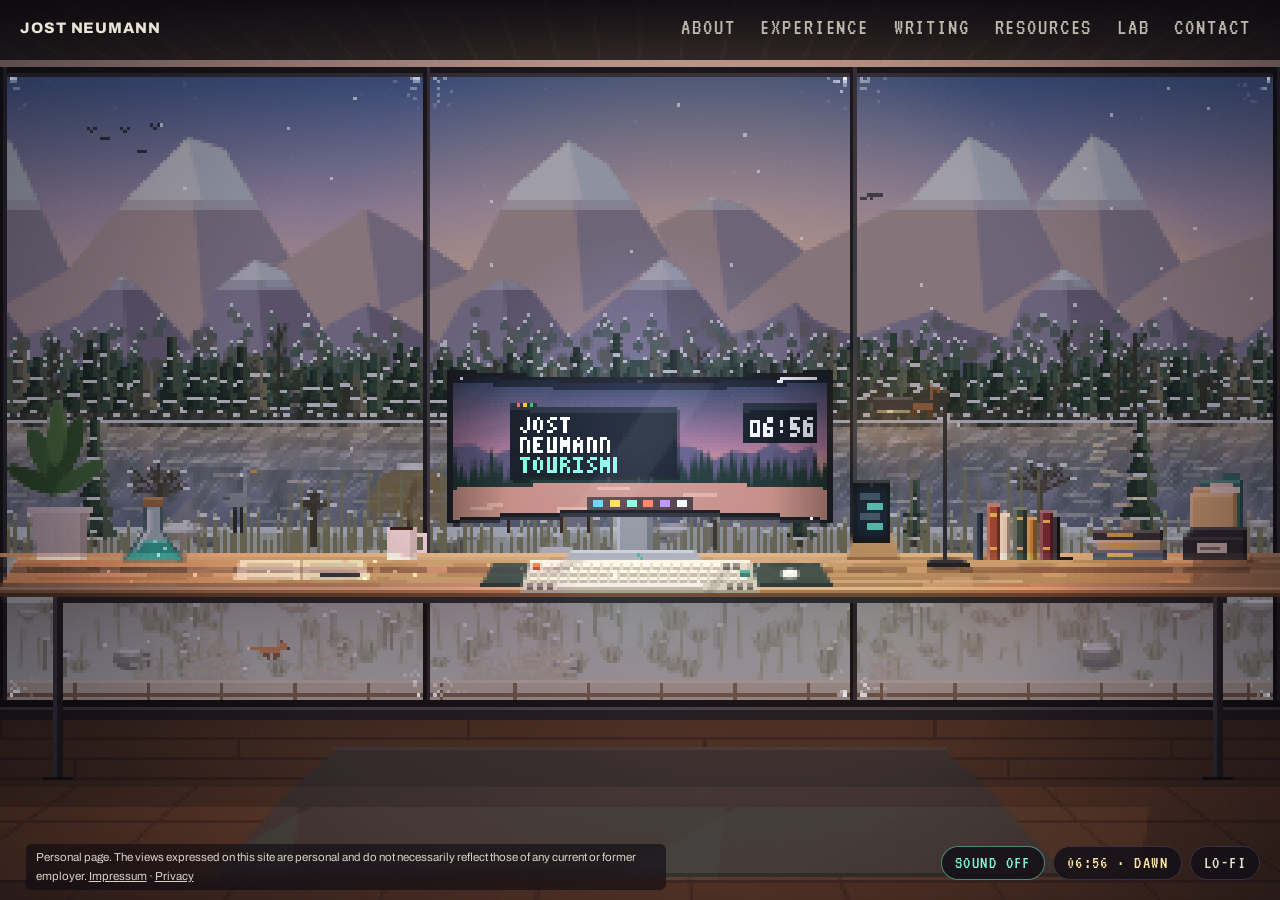
==== commit 7f00e966: "Update preview: the colour-matched highlight on all lists and cards (expertise, writing, lab), on ho" ====
--- a/index.html
+++ b/index.html
@@ -31,7 +31,7 @@
     try { if (localStorage.getItem('jn-mode') === 'lofi') document.documentElement.classList.add('lofi'); } catch (e) {}
   </script>
   <link rel="stylesheet" href="assets/fonts/fonts.css">
-  <link rel="stylesheet" href="styles.css?v=2026-10-28-ex">
+  <link rel="stylesheet" href="styles.css?v=2026-10-28-hl2">
   <link rel="icon" href="data:image/svg+xml,%3Csvg xmlns='http://www.w3.org/2000/svg' viewBox='0 0 16 16' shape-rendering='crispEdges'%3E%3Crect width='16' height='16' fill='%23120f16'/%3E%3Crect x='3' y='4' width='10' height='7' fill='%23d3c8ae'/%3E%3Crect x='4' y='5' width='8' height='5' fill='%2310201c'/%3E%3Crect x='5' y='7' width='4' height='1' fill='%237ff5d2'/%3E%3Crect x='6' y='11' width='4' height='2' fill='%23bfb398'/%3E%3C/svg%3E">
 </head>
 <body>
--- a/styles.css
+++ b/styles.css
@@ -102,7 +102,7 @@
 /* writing: featured posts and article pages */
 .posts { list-style: none; padding: 0; margin: 0; display: grid; grid-template-columns: repeat(auto-fit, minmax(240px, 1fr)); gap: .9rem; }
 .posts a { display: block; height: 100%; background: var(--surface); border: 1px solid var(--line); border-radius: 6px; padding: 1.1rem; color: var(--text); text-decoration: none; }
-.posts a:hover { border-color: var(--paper); }
+.posts a { transition: border-color .3s; }
 .posts p { color: var(--muted); margin: .45rem 0 .7rem; font-size: .95rem; }
 .posts .more { font-family: "VT323", ui-monospace, monospace; font-size: 1.1rem; color: var(--lamp); letter-spacing: .04em; }
 .panel-section .posts { grid-template-columns: 1fr; }
@@ -231,7 +231,7 @@
 .cards li.xp-card:not(.xp-in) { opacity: 0; }
 .cards li.xp-card.xp-in { animation: xpRise .6s cubic-bezier(.2, .7, .2, 1) var(--d, 0ms) both; }
 @keyframes xpRise { from { opacity: 0; translate: 0 12px; } to { opacity: 1; translate: 0 0; } }
-.cards li.xp-card:hover { border-color: var(--hl); transform: translateY(-2px); box-shadow: 0 8px 22px color-mix(in srgb, var(--hl) 14%, transparent); }
+.cards li.xp-card:hover { transform: translateY(-2px); box-shadow: 0 8px 22px color-mix(in srgb, var(--hl) 14%, transparent); }
 .xp-icon { float: right; margin: .1rem 0 .4rem .7rem; image-rendering: pixelated; }
 
 .timeline { list-style: none; padding: 0; margin: 0; }
@@ -274,11 +274,31 @@
   opacity: 0; transition: opacity .3s;
 }
 .plain > li::after { top: -.35rem; bottom: -.35rem; }
-.timeline > li.xp-on::before, .plain > li.xp-on::before { transform: scaleY(1); }
-.timeline > li.xp-on::after, .plain > li.xp-on::after { opacity: 1; }
+:is(.timeline, .plain) > li:is(.xp-on, :hover, :focus-within)::before { transform: scaleY(1); }
+:is(.timeline, .plain) > li:is(.xp-on, :hover, :focus-within)::after { opacity: 1; }
 .timeline > li .when, .plain > li .kw, .timeline > li h3, .plain > li h3 { transition: color .25s; }
-.timeline > li.xp-on .when, .plain > li.xp-on .kw { color: var(--hl, var(--screen)); }
-.timeline > li.xp-on h3 { color: #fff; }
+.timeline > li:is(.xp-on, :hover, :focus-within) .when, .plain > li:is(.xp-on, :hover, :focus-within) .kw { color: var(--hl, var(--screen)); }
+.timeline > li:is(.xp-on, :hover, :focus-within) h3, .plain > li:is(.xp-on, :hover, :focus-within) h3 { color: #fff; }
+/* the same highlight on the boxed cards of Areas of expertise, Writing and Lab: a bar inside the left edge and a wash */
+.posts a, .lab > li .body, .cards > li { position: relative; isolation: isolate; }
+.posts a { --hl: var(--lamp); }
+.lab > li { --hl: var(--screen); transition: border-color .3s; }
+.posts a::before, .lab > li .body::before, .cards > li::before {
+  content: ""; position: absolute; z-index: 1; left: -1px; top: 14px; bottom: 14px; width: 3px; border-radius: 0 2px 2px 0;
+  background: var(--hl, var(--screen)); box-shadow: 0 0 10px var(--hl, var(--screen));
+  transform: scaleY(0); transform-origin: top; transition: transform .35s cubic-bezier(.2, .7, .2, 1);
+}
+.posts a::after, .lab > li .body::after, .cards > li::after {
+  content: ""; position: absolute; z-index: -1; inset: 0; border-radius: inherit; pointer-events: none;
+  background: linear-gradient(90deg, color-mix(in srgb, var(--hl, var(--screen)) 11%, transparent), transparent 70%);
+  opacity: 0; transition: opacity .3s;
+}
+.posts a:is(:hover, :focus-visible)::before, .lab > li:is(:hover, :focus-within) .body::before, .cards > li:is(:hover, :focus-within)::before { transform: scaleY(1); }
+.posts a:is(:hover, :focus-visible)::after, .lab > li:is(:hover, :focus-within) .body::after, .cards > li:is(:hover, :focus-within)::after { opacity: 1; }
+.posts a:is(:hover, :focus-visible), .lab > li:is(:hover, :focus-within), .cards > li:is(:hover, :focus-within) { border-color: var(--hl, var(--screen)); }
+.posts a .kw, .lab .kw, .cards .kw, .posts a h3, .lab h3, .cards h3 { transition: color .25s; }
+.posts a:is(:hover, :focus-visible) .kw, .lab > li:is(:hover, :focus-within) .kw, .cards > li:is(:hover, :focus-within) .kw { color: var(--hl, var(--screen)); }
+.posts a:is(:hover, :focus-visible) h3, .lab > li:is(:hover, :focus-within) h3, .cards > li:is(:hover, :focus-within) h3 { color: #fff; }
 .timeline > li.xp-flash::after, .plain > li.xp-flash::after { animation: xpFlash 1.4s ease-out; }
 @keyframes xpFlash { 0% { opacity: 1; filter: brightness(2.2); } 100% { opacity: 0; filter: none; } }
 /* About: phrases linked to the dot tiles, with a highlighter sweep */
@@ -384,6 +404,7 @@
   .intro-hint::after, .panel-body.slide-next, .panel-body.slide-prev { animation: none; }
   .cards li.xp-card.xp-in { animation: none; }
   .cards li.xp-card { transition: none; }
-  .xp-tip, .xp-mark, .xp-tile, .timeline > li::before, .timeline > li::after, .plain > li::before, .plain > li::after { transition: none; }
+  .xp-tip, .xp-mark, .xp-tile, .timeline > li::before, .timeline > li::after, .plain > li::before, .plain > li::after,
+  .posts a::before, .posts a::after, .lab > li .body::before, .lab > li .body::after, .cards > li::before, .cards > li::after { transition: none; }
   .timeline > li.xp-flash::after, .plain > li.xp-flash::after { animation: none; }
 }
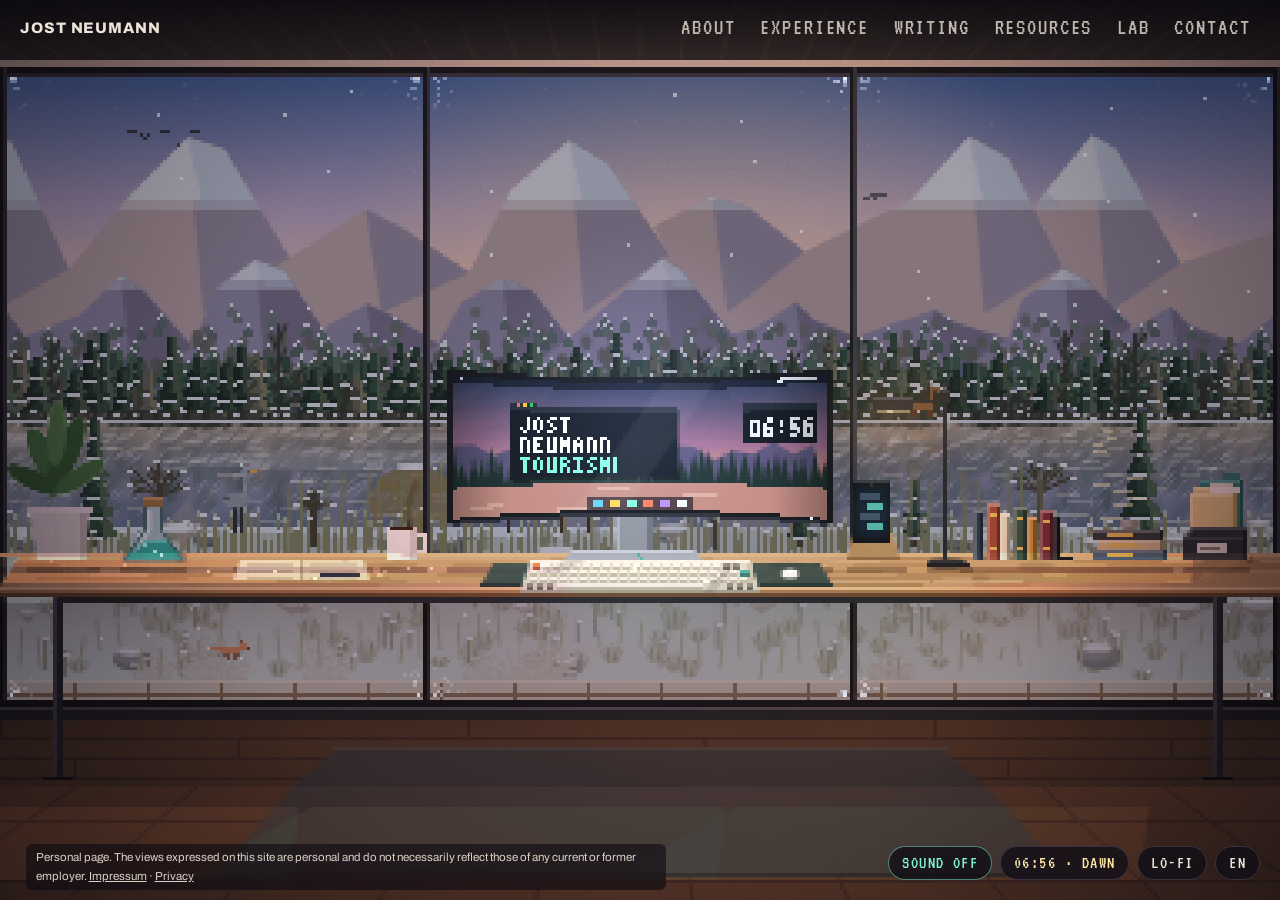
==== commit ae1d4edb: "Update preview: German, Spanish and Arabic versions of the home page, with a language chip Co-Author" ====
--- a/index.html
+++ b/index.html
@@ -15,6 +15,11 @@
   <meta name="robots" content="noindex, nofollow">
   <meta name="theme-color" content="#120f16">
   <link rel="canonical" href="https://jostneumann.com/">
+  <link rel="alternate" hreflang="en" href="https://jostneumann.com/">
+  <link rel="alternate" hreflang="de" href="https://jostneumann.com/de/">
+  <link rel="alternate" hreflang="es" href="https://jostneumann.com/es/">
+  <link rel="alternate" hreflang="ar" href="https://jostneumann.com/ar/">
+  <link rel="alternate" hreflang="x-default" href="https://jostneumann.com/">
   <meta property="og:type" content="website">
   <meta property="og:title" content="Jost Neumann – Tourism, investment, development and open data">
   <meta property="og:description" content="Programme leader working on sustainable tourism, impact investment, development cooperation and open data. Profile, writing and contact.">
@@ -31,7 +36,7 @@
     try { if (localStorage.getItem('jn-mode') === 'lofi') document.documentElement.classList.add('lofi'); } catch (e) {}
   </script>
   <link rel="stylesheet" href="assets/fonts/fonts.css">
-  <link rel="stylesheet" href="styles.css?v=2026-10-28-hl2">
+  <link rel="stylesheet" href="styles.css?v=2026-10-28-i18n6">
   <link rel="icon" href="data:image/svg+xml,%3Csvg xmlns='http://www.w3.org/2000/svg' viewBox='0 0 16 16' shape-rendering='crispEdges'%3E%3Crect width='16' height='16' fill='%23120f16'/%3E%3Crect x='3' y='4' width='10' height='7' fill='%23d3c8ae'/%3E%3Crect x='4' y='5' width='8' height='5' fill='%2310201c'/%3E%3Crect x='5' y='7' width='4' height='1' fill='%237ff5d2'/%3E%3Crect x='6' y='11' width='4' height='2' fill='%23bfb398'/%3E%3C/svg%3E">
 </head>
 <body>
@@ -80,6 +85,15 @@
     <button class="chip" id="sound" type="button" aria-pressed="true" title="Rain and nature sounds: soft rain, the river, birds by day and crickets at night">Sound off</button>
     <span class="chip time" id="local-time" title="Your local time: the light in the room follows it" aria-live="off"></span>
     <button class="chip" id="mode" type="button" aria-pressed="false">LO-FI</button>
+    <details class="langs">
+      <summary class="chip" aria-label="Language">EN</summary>
+      <ul>
+        <li><a href="./" lang="en" hreflang="en" aria-current="true">English</a></li>
+        <li><a href="de/" lang="de" hreflang="de">Deutsch</a></li>
+        <li><a href="es/" lang="es" hreflang="es">Español</a></li>
+        <li><a href="ar/" lang="ar" hreflang="ar" dir="rtl">العربية</a></li>
+      </ul>
+    </details>
   </div>
 
   <!-- ===== LO-FI mode: the plain page. It is also the single source of the panel content. ===== -->
@@ -305,7 +319,7 @@
   <script src="topo.js?v=2026-10-23"></script>
   <script src="lineart.js?v=2026-10-25b"></script>
   <script src="dots.js?v=2026-10-23"></script>
-  <script src="xp-dots.js?v=2026-10-28j"></script>
-  <script src="room.js?v=2026-10-28-xp3"></script>
+  <script src="xp-dots.js?v=2026-10-28-i18n4"></script>
+  <script src="room.js?v=2026-10-28-i18n"></script>
 </body>
 </html>
--- a/styles.css
+++ b/styles.css
@@ -10,7 +10,15 @@
   --ph-bg: #4a3a14;
   --ph-text: #ffe08a;
   --head: 56px;
-}
+  --pixel: "VT323", ui-monospace, monospace;   /* the pixel font of labels and buttons */
+}
+/* Arabic: the pixel font has no Arabic letters; they fall to a proportional Arabic font (a monospace one spreads them apart), set a little smaller */
+html[lang="ar"] { --pixel: "VT323", "Segoe UI", Tahoma, "Noto Sans Arabic", "Geeza Pro", sans-serif; }
+html[lang="ar"] .sections a, html[lang="ar"] .touch-menu a { font-size: 1.08rem; }
+html[lang="ar"] .chip, html[lang="ar"] .panel-kicker, html[lang="ar"] .xp-kicker { font-size: .98rem; }
+html[lang="ar"] .kw, html[lang="ar"] .when, html[lang="ar"] .more, html[lang="ar"] .eyebrow { font-size: .9rem; }
+html[lang="ar"] .xp-num { font-size: 1.5rem; }
+html[lang="ar"] h2 { line-height: 1.4; }
 
 * { box-sizing: border-box; }
 .skip { position: fixed; left: 12px; top: -60px; z-index: 50; padding: .6rem .9rem; background: var(--paper); color: #1a1410; border-radius: 6px; font-weight: 700; text-decoration: none; transition: top .2s; }
@@ -44,7 +52,7 @@
 }
 .sections { display: flex; gap: .35rem; }
 .sections a {
-  font-family: "VT323", ui-monospace, monospace; font-size: 1.45rem; line-height: 1;
+  font-family: var(--pixel); font-size: 1.45rem; line-height: 1;
   letter-spacing: .08em; text-transform: uppercase;
   color: rgba(236, 228, 216, .78); text-decoration: none;
   padding: .3rem .6rem; border-radius: 3px;
@@ -68,7 +76,7 @@
 
 .tip {
   position: fixed; z-index: 20; pointer-events: none;
-  font-family: "VT323", ui-monospace, monospace; font-size: 1.3rem; line-height: 1;
+  font-family: var(--pixel); font-size: 1.3rem; line-height: 1;
   letter-spacing: .08em; text-transform: uppercase;
   background: var(--paper); color: #1a1410; padding: .3rem .5rem .25rem; border-radius: 2px;
   opacity: 0; transform: translate(-50%, -100%); transition: opacity .15s;
@@ -93,10 +101,10 @@
 .intro-role { color: var(--text); opacity: .92; font-size: 1.02rem; line-height: 1.4; margin-top: .55rem !important; }
 .intro-tags { display: flex; flex-wrap: wrap; gap: .4rem; margin-top: .7rem !important; }
 .intro-tags span {
-  font-family: "VT323", ui-monospace, monospace; font-size: 1.08rem; line-height: 1; letter-spacing: .06em; text-transform: uppercase;
+  font-family: var(--pixel); font-size: 1.08rem; line-height: 1; letter-spacing: .06em; text-transform: uppercase;
   color: var(--screen); border: 1px solid rgba(127, 245, 210, .38); background: rgba(127, 245, 210, .07); border-radius: 999px; padding: .26rem .58rem .2rem;
 }
-.kw { font-family: "VT323", ui-monospace, monospace; font-size: 1.1rem; letter-spacing: .08em; text-transform: uppercase; color: var(--screen); margin: 0 0 .25rem !important; }
+.kw { font-family: var(--pixel); font-size: 1.1rem; letter-spacing: .08em; text-transform: uppercase; color: var(--screen); margin: 0 0 .25rem !important; }
 .chip.time { cursor: default; color: var(--paper); }
 html.og .top, html.og .dock, html.og .scene-disclaimer, html.og .touch-menu, html.og .tip { display: none !important; }
 /* writing: featured posts and article pages */
@@ -104,7 +112,7 @@
 .posts a { display: block; height: 100%; background: var(--surface); border: 1px solid var(--line); border-radius: 6px; padding: 1.1rem; color: var(--text); text-decoration: none; }
 .posts a { transition: border-color .3s; }
 .posts p { color: var(--muted); margin: .45rem 0 .7rem; font-size: .95rem; }
-.posts .more { font-family: "VT323", ui-monospace, monospace; font-size: 1.1rem; color: var(--lamp); letter-spacing: .04em; }
+.posts .more { font-family: var(--pixel); font-size: 1.1rem; color: var(--lamp); letter-spacing: .04em; }
 .panel-section .posts { grid-template-columns: 1fr; }
 /* Lab: project cards with a screenshot on top */
 .lab { list-style: none; padding: 0; margin: 0; display: grid; grid-template-columns: repeat(auto-fit, minmax(240px, 1fr)); gap: .9rem; }
@@ -112,14 +120,14 @@
 .lab img { display: block; width: 100%; height: auto; aspect-ratio: 16 / 10; object-fit: cover; object-position: top left; border-bottom: 1px solid var(--line); }
 .lab .body { padding: 1rem 1.1rem 1.1rem; }
 .lab .body p { color: var(--muted); margin: .45rem 0 .7rem; font-size: .95rem; }
-.lab .more { font-family: "VT323", ui-monospace, monospace; font-size: 1.1rem; color: var(--lamp); letter-spacing: .04em; }
+.lab .more { font-family: var(--pixel); font-size: 1.1rem; color: var(--lamp); letter-spacing: .04em; }
 .lab .more a { color: inherit; text-decoration: underline; text-underline-offset: 2px; }
 .panel-section .lab { grid-template-columns: 1fr; }
 .article { padding-top: calc(var(--head) + 2.5rem); padding-bottom: 4rem; max-width: 720px; }
 .article h1 { font-size: clamp(2rem, 5vw, 2.8rem); text-transform: none; letter-spacing: 0; margin: .2rem 0 .4rem; }
 .article .meta { color: var(--muted); font-size: .9rem; margin: 0 0 1.2rem; }
 .article .lead { margin: 0 0 1.6rem; color: var(--text); }
-.article h2 { font-family: "VT323", ui-monospace, monospace; font-weight: 400; font-size: 1.7rem; letter-spacing: .05em; text-transform: uppercase; color: var(--lamp); margin: 2rem 0 .6rem; }
+.article h2 { font-family: var(--pixel); font-weight: 400; font-size: 1.7rem; letter-spacing: .05em; text-transform: uppercase; color: var(--lamp); margin: 2rem 0 .6rem; }
 .article p, .article li { line-height: 1.7; }
 .article ul { padding-left: 1.2rem; }
 .article li { margin: .35rem 0; }
@@ -129,7 +137,7 @@
 .anim figcaption a, .article p a, .article li a { color: var(--lamp); }
 html.lofi .chip.time, html:not(.js) .chip.time, html.lofi #sound, html:not(.js) #sound { display: none; }
 #sound[aria-pressed="true"] { color: var(--screen); border-color: rgba(127, 245, 210, .5); }
-.intro-hint { font-family: "VT323", ui-monospace, monospace; font-size: 1.3rem; color: var(--screen); margin-top: .5rem !important; letter-spacing: .06em; }
+.intro-hint { font-family: var(--pixel); font-size: 1.3rem; color: var(--screen); margin-top: .5rem !important; letter-spacing: .06em; }
 .intro-hint::before { content: "> "; }
 .intro-hint::after { content: "_"; animation: blink 1s steps(1) infinite; }
 @keyframes blink { 50% { opacity: 0; } }
@@ -156,7 +164,7 @@
   border-bottom: 1px dashed var(--line);
 }
 .panel-kicker {
-  margin: 0; font-family: "VT323", ui-monospace, monospace; font-size: 1.5rem;
+  margin: 0; font-family: var(--pixel); font-size: 1.5rem;
   letter-spacing: .1em; text-transform: uppercase; color: var(--screen);
 }
 .panel-body { overflow-y: auto; padding: 8px 28px 40px; touch-action: pan-y; }
@@ -177,7 +185,7 @@
 
 /* ---------- chips and dock ---------- */
 .chip {
-  font-family: "VT323", ui-monospace, monospace; font-size: 1.15rem; line-height: 1;
+  font-family: var(--pixel); font-size: 1.15rem; line-height: 1;
   letter-spacing: .08em; text-transform: uppercase;
   color: var(--text); background: rgba(18, 15, 22, .82);
   border: 1px solid #3a3242; border-radius: 999px;
@@ -186,6 +194,15 @@
 .chip:hover { border-color: var(--paper); }
 .chip:focus-visible, .sections a:focus-visible, .btn:focus-visible { outline: 2px solid var(--paper); outline-offset: 2px; }
 .dock { position: fixed; right: 20px; bottom: 20px; z-index: 28; display: flex; gap: .5rem; }
+/* language choice: a chip with a small list (no script needed) */
+.langs { position: relative; }
+.langs > summary { list-style: none; cursor: pointer; }
+.langs > summary::-webkit-details-marker { display: none; }
+.langs ul { position: absolute; z-index: 40; right: 0; bottom: calc(100% + 6px); margin: 0; padding: .3rem; list-style: none; min-width: 9rem;
+  background: rgba(18, 15, 22, .96); border: 1px solid #3a3242; border-radius: 8px; box-shadow: 0 10px 30px rgba(0, 0, 0, .4); }
+.langs a { display: block; padding: .38rem .65rem; border-radius: 5px; color: var(--text); text-decoration: none; font-size: .92rem; }
+.langs a:hover, .langs a:focus-visible { background: rgba(255, 231, 168, .1); }
+.langs a[aria-current] { color: var(--paper); background: rgba(255, 231, 168, .14); }
 .chip.draft { cursor: help; color: var(--ph-text); border-color: #5a4a20; }
 body.panel-open .dock { opacity: 0; pointer-events: none; }
 
@@ -197,13 +214,13 @@
 .draft-banner .ph { background: transparent; text-decoration: underline; }
 
 .hero { padding-top: 4rem; padding-bottom: 3rem; }
-.eyebrow { font-family: "VT323", ui-monospace, monospace; font-size: 1.35rem; color: var(--screen); margin: 0 0 .5rem; letter-spacing: .04em; }
+.eyebrow { font-family: var(--pixel); font-size: 1.35rem; color: var(--screen); margin: 0 0 .5rem; letter-spacing: .04em; }
 h1 { font-weight: 800; font-size: clamp(2.4rem, 7vw, 4rem); text-transform: uppercase; letter-spacing: .01em; }
 .lead { font-size: 1.15rem; color: var(--muted); max-width: 38em; margin: 1.25rem 0 0; }
 
 .section { padding-top: 2.75rem; padding-bottom: 2.75rem; border-top: 1px solid var(--line); }
 .section h2, .panel-section h2 {
-  font-family: "VT323", ui-monospace, monospace; font-weight: 400;
+  font-family: var(--pixel); font-weight: 400;
   font-size: 1.9rem; letter-spacing: .06em; text-transform: uppercase; color: var(--lamp);
   margin-bottom: 1rem;
 }
@@ -217,7 +234,7 @@
 }
 .scene-disclaimer a { pointer-events: auto; color: #d8d0c4; text-decoration: underline; }
 .scene-disclaimer {
-  font-size: .72rem; color: #d8d0c4; max-width: min(640px, calc(100% - 400px)); padding: .3rem .6rem; border-radius: 6px;   /* clear of the chips on the right */
+  font-size: .72rem; color: #d8d0c4; max-width: min(640px, calc(100% - 470px)); padding: .3rem .6rem; border-radius: 6px;   /* clear of the chips on the right */
   background: rgba(14, 11, 18, .62); -webkit-backdrop-filter: blur(4px); backdrop-filter: blur(4px);
 }
 body.panel-open .scene-disclaimer { opacity: 0; }
@@ -237,13 +254,13 @@
 .timeline { list-style: none; padding: 0; margin: 0; }
 .timeline > li { display: grid; grid-template-columns: 150px 1fr; gap: 1.5rem; padding: 1.1rem 0; border-bottom: 1px dashed var(--line); }
 .timeline > li:last-child { border-bottom: 0; }
-.when { font-family: "VT323", ui-monospace, monospace; font-size: 1.2rem; color: var(--screen); margin: 0; }
+.when { font-family: var(--pixel); font-size: 1.2rem; color: var(--screen); margin: 0; }
 .org { color: var(--muted); font-size: .95rem; margin: .25rem 0 .5rem; }
 .timeline ul { margin: 0; padding-left: 1.1rem; }
 /* data dots for Experience and Resources (xp-dots.js) */
 .xp-viz { margin: 0 0 1.4rem; padding: .9rem 1rem .8rem; background: var(--surface); border: 1px solid var(--line); border-radius: 8px; }
 .xp-bar { display: flex; align-items: center; justify-content: space-between; gap: .6rem; flex-wrap: wrap; margin-bottom: .7rem; }
-.xp-kicker { margin: 0; font-family: "VT323", ui-monospace, monospace; font-size: 1.15rem; letter-spacing: .08em; text-transform: uppercase; color: var(--screen); }
+.xp-kicker { margin: 0; font-family: var(--pixel); font-size: 1.15rem; letter-spacing: .08em; text-transform: uppercase; color: var(--screen); }
 .xp-views { display: flex; flex-wrap: wrap; gap: .35rem; }
 .xp-views .chip { font-size: 1rem; padding: .32rem .65rem .28rem; }
 .xp-views .chip[aria-pressed="true"] { background: var(--paper); color: #1a1410; border-color: var(--paper); }
@@ -312,7 +329,7 @@
 .xp-tiles { display: grid; grid-template-columns: repeat(auto-fit, minmax(220px, 1fr)); gap: .7rem; }
 .xp-tile { position: relative; padding: .7rem .8rem .75rem; border: 1px solid var(--line); border-radius: 6px; background: rgba(18, 15, 22, .45); transition: border-color .25s, box-shadow .25s; }
 .xp-tile.xp-on { border-color: var(--hl); box-shadow: 0 0 0 1px color-mix(in srgb, var(--hl) 40%, transparent), 0 0 18px color-mix(in srgb, var(--hl) 18%, transparent); }
-.xp-num { margin: 0; font-family: "VT323", ui-monospace, monospace; font-size: 1.9rem; line-height: 1; color: var(--hl); letter-spacing: .02em; }
+.xp-num { margin: 0; font-family: var(--pixel); font-size: 1.9rem; line-height: 1; color: var(--hl); letter-spacing: .02em; }
 .xp-lab { margin: .2rem 0 .55rem; color: var(--text); font-size: .86rem; line-height: 1.35; }
 .xp-unit { margin: .45rem 0 0; color: var(--muted); font-size: .74rem; }
 .xp-tile canvas { display: block; width: 100%; }
@@ -354,7 +371,7 @@
     transition: opacity .3s;
   }
   .touch-menu a {
-    font-family: "VT323", ui-monospace, monospace; font-size: 1.35rem; letter-spacing: .04em; text-transform: uppercase;
+    font-family: var(--pixel); font-size: 1.35rem; letter-spacing: .04em; text-transform: uppercase;
     white-space: nowrap; overflow: hidden; text-overflow: ellipsis;
     color: var(--text); text-decoration: none; background: var(--surface);
     border: 1px solid #3a3242; border-radius: 6px; padding: .5rem .8rem .42rem;
@@ -364,6 +381,11 @@
   .touch-menu a:last-child:nth-child(odd) { grid-column: 1 / -1; }
   .scene-disclaimer { top: var(--disc-top, auto); bottom: auto; left: 20px; right: 20px; max-width: 560px; }
   .dock { top: var(--dock-top, auto); bottom: auto; left: 16px; right: auto; flex-wrap: wrap; }
+  .dock { z-index: 32; }   /* above the header, for the language chip in its corner */
+  .langs { position: fixed; top: 12px; right: 16px; }   /* phones: in the header corner, opening downwards */
+  .langs ul { top: calc(100% + 6px); bottom: auto; }
+  html[dir="rtl"] .langs { right: auto; left: 16px; }
+  html[dir="rtl"] .langs ul { right: auto; left: 0; }
   .panel {
     top: auto; left: 0; width: auto; height: 62vh;
     border-left: 0; border-top: 1px solid var(--line); border-radius: 14px 14px 0 0;
@@ -389,6 +411,17 @@
   #close .long { display: none; }
   .scene-disclaimer { font-size: .66rem; }
 }
+/* translated pages: longer section names, so the panel title is set a little tighter */
+html:not([lang|="en"]) .panel-kicker { letter-spacing: .03em; }
+@media (max-height: 520px) and (min-aspect-ratio: 1/1) { html:not([lang|="en"]) .panel-kicker { font-size: 1.15rem; } html:not([lang|="en"]) .chip.arrow { min-width: 2rem; } html:not([lang|="en"]) .sections a { font-size: 1.02rem; padding: .25rem .26rem; } }
+@media (max-width: 340px) { html:not([lang|="en"]) .panel-kicker { font-size: 1.05rem; } }
+/* translated pages on phones: longer words, so slightly tighter menu buttons and panel head */
+@media (max-width: 440px) and (max-aspect-ratio: 1/1) {
+  html:not([lang|="en"]) .touch-menu a { font-size: 1.2rem; letter-spacing: .02em; padding-left: .65rem; padding-right: .65rem; }
+  html:not([lang|="en"]) .panel-head { gap: .5rem; padding-left: 14px; padding-right: 14px; }
+  html:not([lang|="en"]) .panel-kicker { font-size: 1.15rem; }
+  html:not([lang|="en"]) .chip.arrow { min-width: 2rem; }
+}
 /* very small phones (320 px wide): compact buttons so the menu, the note and the chips fit on one screen */
 @media (max-width: 340px) and (max-aspect-ratio: 1/1) {
   .touch-menu a { font-size: 1.15rem; letter-spacing: 0; padding: .4rem .55rem .34rem; }
@@ -399,6 +432,17 @@
 }
 /* narrower desktop windows: the short Back label leaves room for the section title */
 @media (max-width: 1140px) { #close .long { display: none; } }
+/* Arabic: right to left. Letter spacing breaks the joined script; bars and washes mirror */
+html[dir="rtl"] * { letter-spacing: 0 !important; }
+html[dir="rtl"] .timeline ul { padding-left: 0; padding-right: 1.1rem; }
+html[dir="rtl"] :is(.timeline, .plain) > li::before { left: auto; right: -14px; }
+html[dir="rtl"] :is(.timeline, .plain) > li::after { left: -10px; right: -14px; background: linear-gradient(270deg, color-mix(in srgb, var(--hl, var(--screen)) 13%, transparent), transparent 75%); }
+html[dir="rtl"] :is(.posts a, .lab > li .body, .cards > li)::before { left: auto; right: -1px; border-radius: 2px 0 0 2px; }
+html[dir="rtl"] :is(.posts a, .lab > li .body, .cards > li)::after { background: linear-gradient(270deg, color-mix(in srgb, var(--hl, var(--screen)) 11%, transparent), transparent 70%); }
+html[dir="rtl"] .xp-icon { float: left; margin: .1rem .7rem .4rem 0; }
+html[dir="rtl"] .chip.arrow { transform: scaleX(-1); }
+html[dir="rtl"] .xp-views .chip i { margin-right: 0; margin-left: .4rem; }
+html[dir="rtl"] .xp-stage canvas { direction: ltr; }
 @media (prefers-reduced-motion: reduce) {
   .panel, .intro, .tip, .touch-menu { transition: none; }
   .intro-hint::after, .panel-body.slide-next, .panel-body.slide-prev { animation: none; }
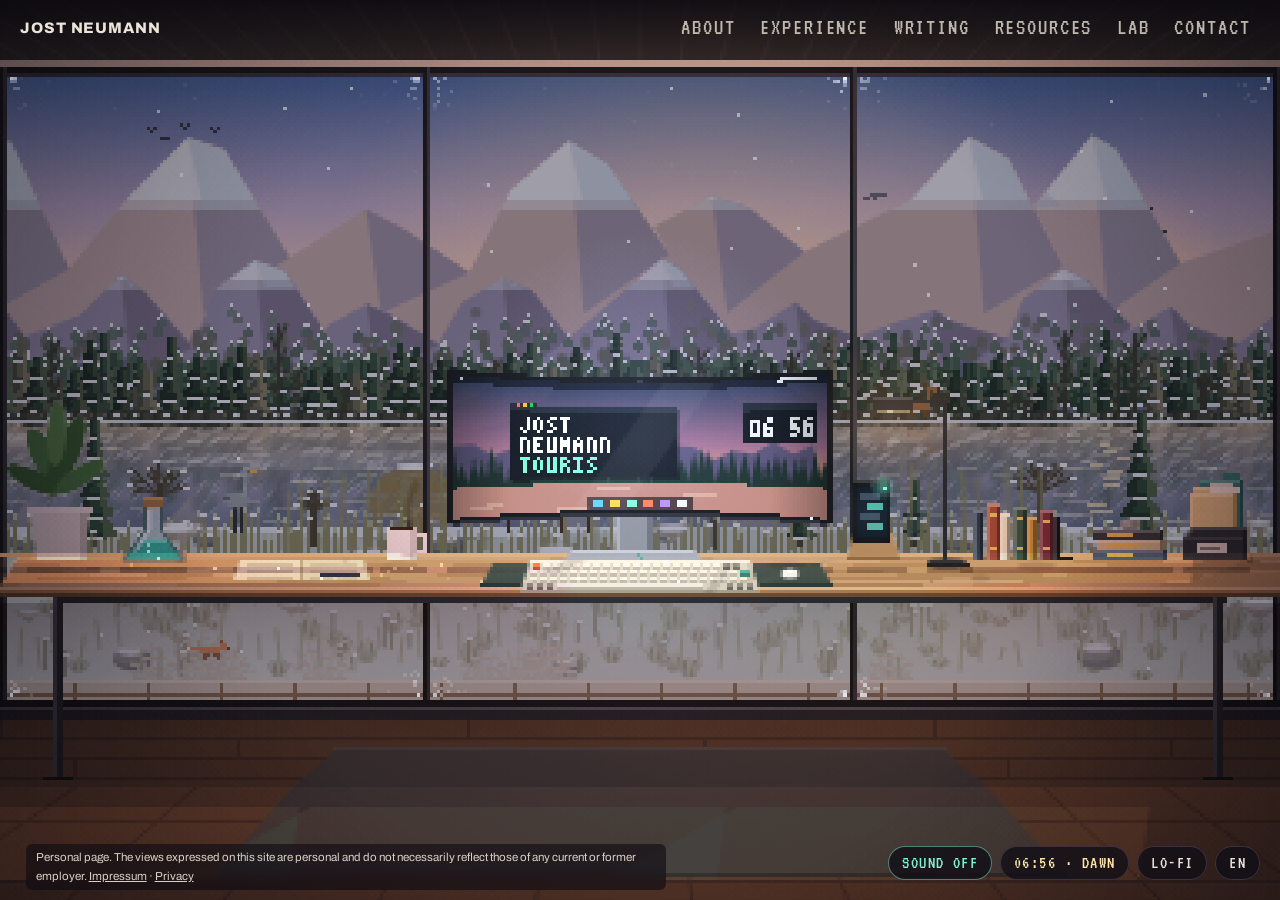
==== commit 8e1458dd: "Update preview: the BTV Digital Explorer described as an internal working tool based on open data Co" ====
--- a/index.html
+++ b/index.html
@@ -272,10 +272,10 @@
         <li>
           <img src="assets/lab/explorer.jpg" alt="The opening screen of the BTV Digital Explorer: a dark map of dots, one per village, with the title An open data rural tourism explorer" loading="lazy" width="800" height="500">
           <div class="body">
-            <p class="kw">Prototype · Open data</p>
+            <p class="kw">Internal tool · Open data</p>
             <h3>BTV Digital Explorer</h3>
-            <p>An open data explorer of the 236 Best Tourism Villages by UN Tourism (BTVs) in 57 countries. It brings together open data frameworks maintained largely by international organizations: settlement type and population from the Global Human Settlement Layer, access to towns, airports and railway stations, international recognitions such as UNESCO sites and protected areas, and documented good practices graded by the strength of their evidence. Its maps are designed to follow United Nations cartographic conventions, and it is available in English, French, Spanish and Arabic.</p>
-            <span class="more">Internal prototype, not public</span>
+            <p>An internal working tool for exploring open data on the 236 Best Tourism Villages by UN Tourism (BTVs) in 57 countries. It brings together openly available datasets, many of them maintained by international organizations, on settlement type and population, access to towns and transport, and international recognitions such as UNESCO sites and protected areas. Its maps are designed to follow United Nations cartographic conventions.</p>
+            <span class="more">Internal working tool, not public</span>
           </div>
         </li>
         <li>
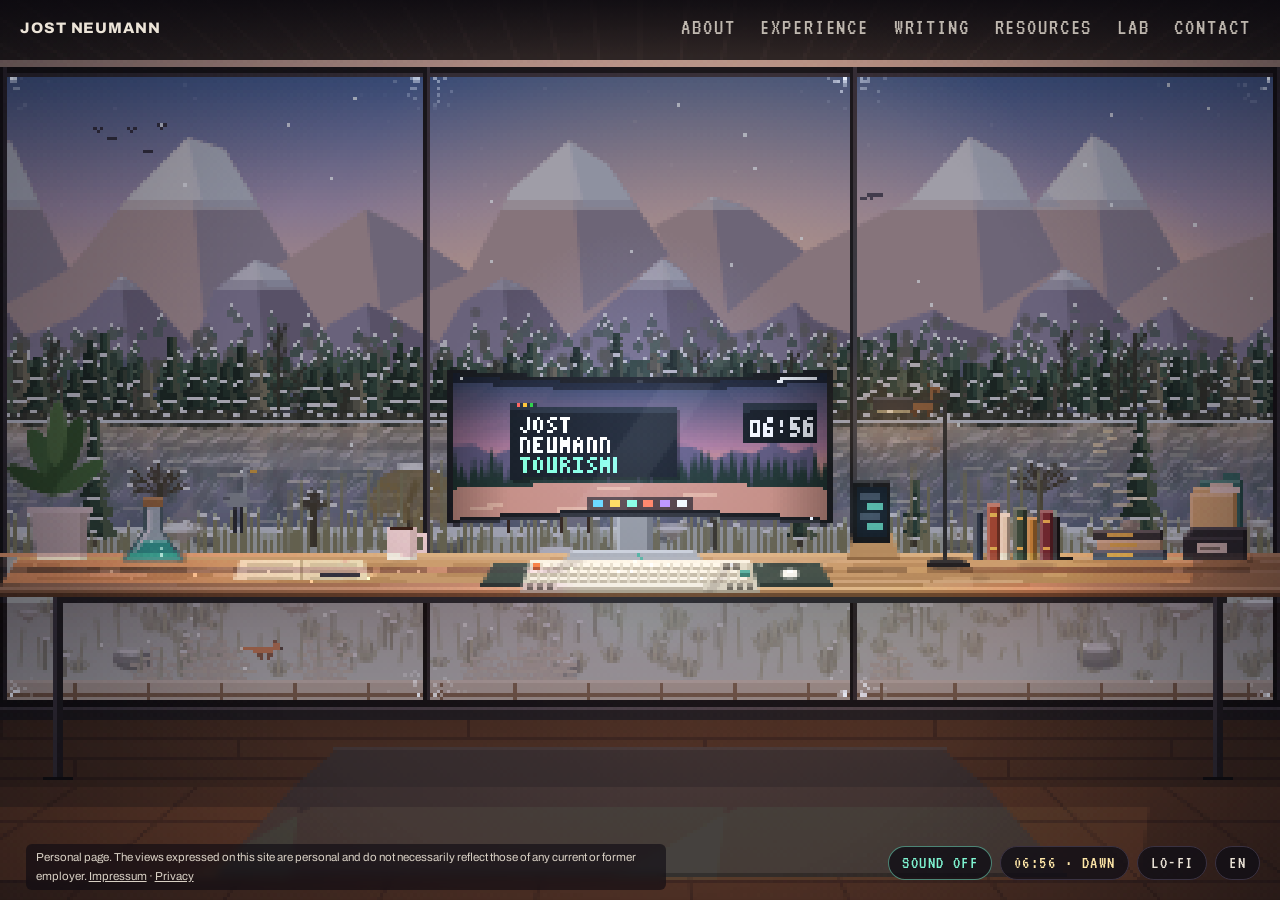
==== commit 92b4ba8c: "Update preview: four Resources items removed, and the Resources dot chart with them Co-Authored-By: " ====
--- a/index.html
+++ b/index.html
@@ -36,7 +36,7 @@
     try { if (localStorage.getItem('jn-mode') === 'lofi') document.documentElement.classList.add('lofi'); } catch (e) {}
   </script>
   <link rel="stylesheet" href="assets/fonts/fonts.css">
-  <link rel="stylesheet" href="styles.css?v=2026-10-28-i18n6">
+  <link rel="stylesheet" href="styles.css?v=2026-10-30">
   <link rel="icon" href="data:image/svg+xml,%3Csvg xmlns='http://www.w3.org/2000/svg' viewBox='0 0 16 16' shape-rendering='crispEdges'%3E%3Crect width='16' height='16' fill='%23120f16'/%3E%3Crect x='3' y='4' width='10' height='7' fill='%23d3c8ae'/%3E%3Crect x='4' y='5' width='8' height='5' fill='%2310201c'/%3E%3Crect x='5' y='7' width='4' height='1' fill='%237ff5d2'/%3E%3Crect x='6' y='11' width='4' height='2' fill='%23bfb398'/%3E%3C/svg%3E">
 </head>
 <body>
@@ -250,17 +250,13 @@
       </ul>
       <h2 class="sub">Talks and panels</h2>
       <ul class="plain">
-        <li><p class="kw">Presentation</p><h3><a href="https://www.comcec.org/wp-content/uploads/2025/10/Report-of-the-13th-Meeting-of-COMCEC-Private-Sector-Tourism-Forum.pdf" target="_blank" rel="noopener">Presentation on the Tourism for Rural Development Programme</a></h3><p class="org">13th Meeting of the OIC/COMCEC Private Sector Tourism Forum, "Tourism and Rural Development in OIC Countries" (virtual) · 8 October 2025 · Summarized in the meeting report (para. 10)</p></li>
         <li><p class="kw">Panel · Video</p><h3><a href="https://www.youtube.com/watch?v=aNb7rbNzItk" target="_blank" rel="noopener">Sustainable Rural Tourism: A Foundation for Biodiversity Preservation and Gender Equality</a></h3><p class="org">ITB Berlin Convention · March 2024 · Panellist, as Director Programmes, TUI Care Foundation, with speakers from GIZ, UN Tourism and academia</p></li>
-        <li><p class="kw">Conversation · Video</p><h3><a href="https://www.youtube.com/watch?v=9T5XU153Uj4" target="_blank" rel="noopener">Official launch of the 2021 Social Entrepreneurship Competition in Tourism</a></h3><p class="org">Social Entrepreneurship Competition in Tourism · 8 March 2021 · Conversation with the competition founder and a jury member, as TUI Care Foundation representative</p></li>
       </ul>
       <h2 class="sub">Media and coverage</h2>
       <ul class="plain">
         <li><p class="kw">Video interview</p><h3><a href="https://news.cgtn.com/news/2026-08-07/China-leads-UN-Tourism-s-Best-Tourism-Villages-list-1PpO6z1Qa5i/p.html" target="_blank" rel="noopener">China leads UN Tourism's Best Tourism Villages list</a></h3><p class="org">CGTN · 7 August 2026</p></li>
         <li><p class="kw">Interview</p><h3><a href="https://fastcompanyme.com/impact/how-the-middle-east-is-using-tourism-to-create-jobs-in-rural-villages/" target="_blank" rel="noopener">How the Middle East is using tourism to create jobs in rural villages</a></h3><p class="org">Fast Company Middle East · 31 March 2026</p></li>
-        <li><p class="kw">Official news</p><h3><a href="https://www.untourism.int/news/un-tourism-celebrates-rural-destinations-in-saudi-arabia-under-the-best-tourism-villages-initiative" target="_blank" rel="noopener">UN Tourism Celebrates Rural Destinations in Saudi Arabia under the Best Tourism Villages Initiative</a></h3><p class="org">UN Tourism · technical mission, 14–17 September 2025 · Handed over the Best Tourism Villages plate with the Director of the Regional Office for the Middle East</p></li>
         <li><p class="kw">Interview</p><h3><a href="https://www.vientianetimes.org.la/sub-new/Previous_49_y23/freeContent/FreeConten2023_Aid49.php" target="_blank" rel="noopener">Aid for LDCs to spur Lao tourism development</a></h3><p class="org">Vientiane Times · March 2023 · At the Fifth United Nations Conference on the Least Developed Countries (LDC5), Doha</p></li>
-        <li><p class="kw">Coverage</p><h3><a href="https://tuicarefoundation.com/pikala-among-the-finalists/" target="_blank" rel="noopener">Pikala among the finalists of UNWTO's second Global Startup Competition</a></h3><p class="org">TUI Care Foundation · 22 January 2020 · Supported a finalist and helped a winning founder practise the pitch</p></li>
       </ul>
     </section>
 
@@ -319,7 +315,7 @@
   <script src="topo.js?v=2026-10-23"></script>
   <script src="lineart.js?v=2026-10-25b"></script>
   <script src="dots.js?v=2026-10-23"></script>
-  <script src="xp-dots.js?v=2026-10-28-i18n4"></script>
-  <script src="room.js?v=2026-10-28-i18n"></script>
+  <script src="xp-dots.js?v=2026-10-30"></script>
+  <script src="room.js?v=2026-10-30"></script>
 </body>
 </html>
--- a/styles.css
+++ b/styles.css
@@ -264,8 +264,6 @@
 .xp-views { display: flex; flex-wrap: wrap; gap: .35rem; }
 .xp-views .chip { font-size: 1rem; padding: .32rem .65rem .28rem; }
 .xp-views .chip[aria-pressed="true"] { background: var(--paper); color: #1a1410; border-color: var(--paper); }
-.xp-views .chip i { display: inline-block; width: .5rem; height: .5rem; margin-right: .4rem; background: var(--c); vertical-align: .05rem; }
-.xp-hide { display: none !important; }
 .xp-stage { position: relative; }
 .xp-stage canvas { display: block; width: 100%; touch-action: pan-y; }
 .xp-tip {
@@ -441,7 +439,6 @@
 html[dir="rtl"] :is(.posts a, .lab > li .body, .cards > li)::after { background: linear-gradient(270deg, color-mix(in srgb, var(--hl, var(--screen)) 11%, transparent), transparent 70%); }
 html[dir="rtl"] .xp-icon { float: left; margin: .1rem .7rem .4rem 0; }
 html[dir="rtl"] .chip.arrow { transform: scaleX(-1); }
-html[dir="rtl"] .xp-views .chip i { margin-right: 0; margin-left: .4rem; }
 html[dir="rtl"] .xp-stage canvas { direction: ltr; }
 @media (prefers-reduced-motion: reduce) {
   .panel, .intro, .tip, .touch-menu { transition: none; }
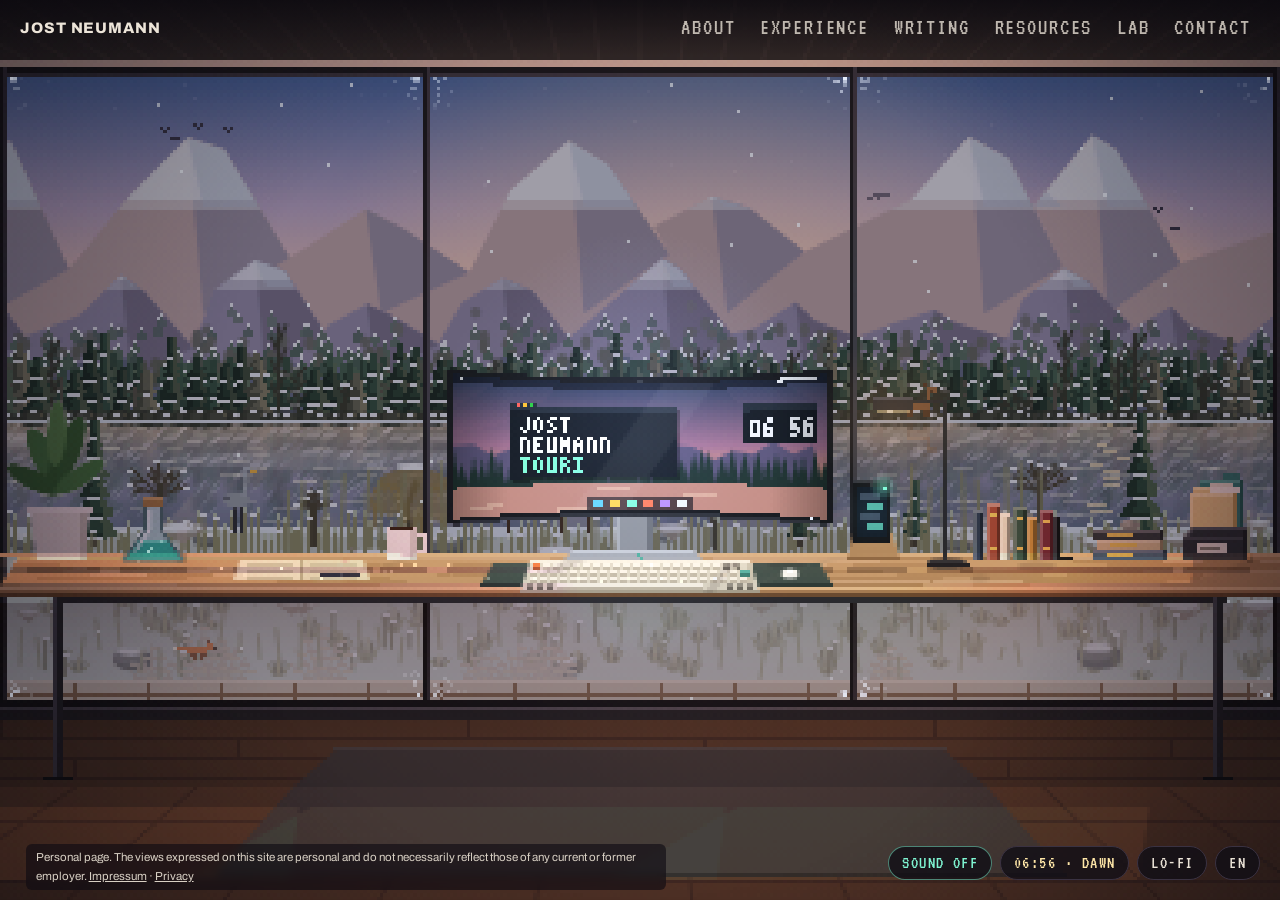
==== commit 20ebb2c0: "Update preview: visitor statistics without cookies (GoatCounter), privacy notice updated Co-Authored" ====
--- a/index.html
+++ b/index.html
@@ -288,7 +288,7 @@
           <div class="body">
             <p class="kw">Website · Pixel art</p>
             <h3>This room</h3>
-            <p>The scene is drawn in code, pixel by pixel. Light and seasons follow the visitor's local time and date, wildlife and weather appear now and then, a framed print draws one-line homages to famous works, and a generated soundscape of rain and nature plays on request. No images, fonts or scripts are loaded from third parties.</p>
+            <p>The scene is drawn in code, pixel by pixel. Light and seasons follow the visitor's local time and date, wildlife and weather appear now and then, a framed print draws one-line homages to famous works, and a generated soundscape of rain and nature plays on request. No fonts or scripts are loaded from third parties, and visits are counted without cookies.</p>
             <span class="more">October 2026</span>
           </div>
         </li>
@@ -317,5 +317,6 @@
   <script src="dots.js?v=2026-10-23"></script>
   <script src="xp-dots.js?v=2026-10-30"></script>
   <script src="room.js?v=2026-10-30"></script>
+  <script src="/analytics.js?v=2026-10-30" defer></script>
 </body>
 </html>
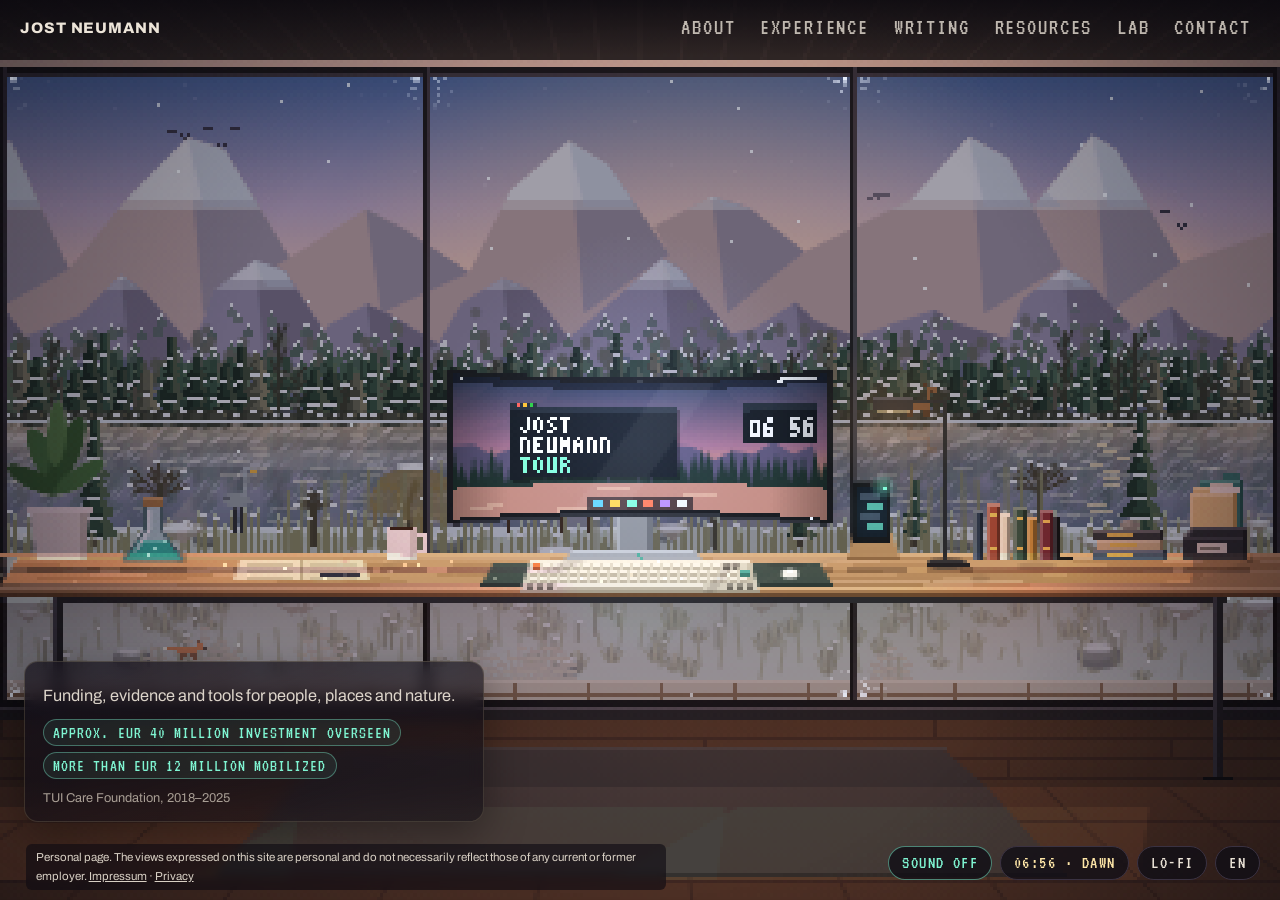
==== commit e809270f: "Update preview: profile batch D-035 to D-037 (first-screen line and figures, About order, contact li" ====
--- a/index.html
+++ b/index.html
@@ -36,7 +36,7 @@
     try { if (localStorage.getItem('jn-mode') === 'lofi') document.documentElement.classList.add('lofi'); } catch (e) {}
   </script>
   <link rel="stylesheet" href="assets/fonts/fonts.css">
-  <link rel="stylesheet" href="styles.css?v=2026-10-30">
+  <link rel="stylesheet" href="styles.css?v=2026-11-07d">
   <link rel="icon" href="data:image/svg+xml,%3Csvg xmlns='http://www.w3.org/2000/svg' viewBox='0 0 16 16' shape-rendering='crispEdges'%3E%3Crect width='16' height='16' fill='%23120f16'/%3E%3Crect x='3' y='4' width='10' height='7' fill='%23d3c8ae'/%3E%3Crect x='4' y='5' width='8' height='5' fill='%2310201c'/%3E%3Crect x='5' y='7' width='4' height='1' fill='%237ff5d2'/%3E%3Crect x='6' y='11' width='4' height='2' fill='%23bfb398'/%3E%3C/svg%3E">
 </head>
 <body>
@@ -58,6 +58,11 @@
   <div class="scene" id="scene">
     <canvas id="room" role="img" aria-label="Pixel-art illustration of a timber cabin office in the forest. A floor-to-ceiling glass wall looks out on a quiet forest river, meadows and a mountain panorama; the light follows the local time of day. A framed print hangs on the left wall. On a minimal desk, the curved screen, the books, the notebook, the file holder, the phone and a glass flask open the sections of this page."></canvas>
     <div class="tip" id="tip" aria-hidden="true"></div>
+    <div class="intro" id="intro">
+      <p class="intro-role">Funding, evidence and tools for people, places and nature.</p>
+      <p class="intro-tags"><span>Approx. EUR 40 million investment overseen</span><span>More than EUR 12 million mobilized</span></p>
+      <p class="intro-note">TUI Care Foundation, 2018–2025</p>
+    </div>
     <nav class="touch-menu" aria-label="Sections">
       <a href="#about" data-go="about"><b>01</b> About</a>
       <a href="#experience" data-go="experience"><b>02</b> Experience</a>
@@ -108,8 +113,8 @@
     <section id="about" class="wrap section">
       <h2>About</h2>
       <div class="prose">
-        <p>Jost Neumann is based in Riyadh, Saudi Arabia, and coordinates the Tourism for Rural Development Programme of UN Tourism, the United Nations specialized agency for tourism. The role covers advocacy, advisory services and technical and financial assistance for Member States, the coordination of the Best Tourism Villages by UN Tourism (BTV) Network and the Tourism for Rural Development Small Grants Programme.</p>
-        <p>From 2018 to 2025, Jost Neumann held programme leadership roles at the TUI Care Foundation. As Director Programmes (2022–2025), Jost Neumann oversaw the investment of approximately EUR 40 million of philanthropic capital in destination projects on entrepreneurship, education and nature conservation and the mobilization of more than EUR 12 million from institutional donors. Several projects received awards, including the Responsible Tourism Award and the German Sustainability Award.</p>
+        <p>From 2018 to 2025, Jost Neumann held programme leadership roles at the TUI Care Foundation, as Head of Economic Development and then as Director Programmes. Over this period, Jost Neumann oversaw the investment of approximately EUR 40 million of philanthropic capital in destination projects on entrepreneurship, education and nature conservation and the mobilization of more than EUR 12 million from institutional donors. Several projects received awards, including the Responsible Tourism Award and the German Sustainability Award.</p>
+        <p>Jost Neumann is based in Riyadh, Saudi Arabia, and coordinates the Tourism for Rural Development Programme of UN Tourism.</p>
         <p>Earlier positions include economic recovery and communications roles at the International Rescue Committee, responsible investment in Eastern and Southern Africa, and strategy work at the Vodafone Institute. The work combines expertise in philanthropy, impact investing and innovative finance with field experience in South-East Asia, Africa and the Middle East.</p>
       </div>
     </section>
@@ -131,11 +136,12 @@
           <p class="when">March 2025 – present</p>
           <div>
             <h3>Programme Coordinator, Tourism for Rural Development Programme</h3>
-            <p class="org">UN Tourism · Riyadh, Saudi Arabia</p>
+            <p class="org">UN Tourism · Berlin, Germany, and Riyadh, Saudi Arabia (from June 2025)</p>
             <ul>
               <li>Coordinates the Tourism for Rural Development Small Grants Programme.</li>
               <li>Leads a multidisciplinary team of specialists providing advocacy, advisory services and technical and financial assistance to Member States across all world regions.</li>
               <li>Coordinates the Best Tourism Villages by UN Tourism (BTV) Network, including technical assistance and partnership development.</li>
+              <li>Developed the BTV Digital Explorer for the programme: a working tool based on open data, not public.</li>
             </ul>
           </div>
         </li>
@@ -145,7 +151,8 @@
             <h3>Director Programmes</h3>
             <p class="org">TUI Care Foundation · Berlin, Germany</p>
             <ul>
-              <li>Invested approximately EUR 40 million of philanthropic capital in destination projects on entrepreneurship, education and nature conservation.</li>
+              <li>Oversaw the investment of approximately EUR 40 million of philanthropic capital in destination projects on entrepreneurship, education and nature conservation from 2018 to 2025, across both foundation roles.</li>
+              <li>Oversaw the mobilization of more than EUR 12 million from institutional donors from 2018 to 2025.</li>
               <li>Oversaw a global grant portfolio spanning all world regions, with projects on nature conservation, entrepreneurship, education, cultural heritage and impact finance for businesses.</li>
               <li>Developed the programme strategy and the monitoring and evaluation framework of the foundation.</li>
               <li>Projects received the Responsible Tourism Award, the German Sustainability Award and the Responsible Travel Award, among others.</li>
@@ -156,7 +163,7 @@
           <p class="when">June 2018 – February 2022</p>
           <div>
             <h3>Head of Economic Development</h3>
-            <p class="org">TUI Care Foundation · Palma de Mallorca, Spain</p>
+            <p class="org">TUI Care Foundation · Palma de Mallorca, Spain, and Berlin, Germany (from 2020)</p>
             <ul>
               <li>Developed a portfolio of grant-funded projects on sustainable agriculture, adventure tourism, entrepreneurship and tourism development in low- and middle-income countries across world regions.</li>
             </ul>
@@ -260,20 +267,11 @@
       </ul>
     </section>
 
-    <!-- LAB:START (draft: tools/build.py leaves this out unless --with-lab) -->
+    <!-- LAB:START (published; tools/build.py --no-lab leaves this out) -->
     <section id="lab" class="wrap section">
       <h2>Lab</h2>
       <p class="muted">Small tools and experiments. They are personal projects: the ideas, design decisions, testing and final checks are Jost Neumann's own.</p>
       <ul class="lab">
-        <li>
-          <img src="assets/lab/explorer.jpg" alt="The opening screen of the BTV Digital Explorer: a dark map of dots, one per village, with the title An open data rural tourism explorer" loading="lazy" width="800" height="500">
-          <div class="body">
-            <p class="kw">Internal tool · Open data</p>
-            <h3>BTV Digital Explorer</h3>
-            <p>An internal working tool for exploring open data on the 236 Best Tourism Villages by UN Tourism (BTVs) in 57 countries. It brings together openly available datasets, many of them maintained by international organizations, on settlement type and population, access to towns and transport, and international recognitions such as UNESCO sites and protected areas. Its maps are designed to follow United Nations cartographic conventions.</p>
-            <span class="more">Internal working tool, not public</span>
-          </div>
-        </li>
         <li>
           <img src="assets/lab/samer.jpg" alt="The Samer start page: the headline Meet Samer, your speaking companion, beside a live teleprompter demo with a sample speech" loading="lazy" width="800" height="506">
           <div class="body">
@@ -298,12 +296,13 @@
 
     <section id="contact" class="wrap section">
       <h2>Contact</h2>
-      <p class="muted">For professional exchange, contact is welcome by email or through LinkedIn.</p>
+      <p class="muted">Exchange on programme design, financing and evidence is welcome by email or through LinkedIn.</p>
       <div class="actions">
         <!-- The address is assembled by script so that it is not readable by simple scrapers. -->
         <a class="btn primary" id="email-link" href="#contact" data-user="jost.neumann87" data-domain="googlemail.com">Send an email</a>
         <a class="btn" href="https://www.linkedin.com/in/jost-neumann05802853" target="_blank" rel="noopener">Connect on LinkedIn</a>
       </div>
+      <noscript><p class="muted">Email: jost.neumann87 [at] googlemail [dot] com</p></noscript>
       <p class="disclaimer">The views expressed on this site are personal and do not necessarily reflect those of any current or former employer.</p>
     </section>
 
@@ -315,8 +314,8 @@
   <script src="topo.js?v=2026-10-23"></script>
   <script src="lineart.js?v=2026-10-25b"></script>
   <script src="dots.js?v=2026-10-23"></script>
-  <script src="xp-dots.js?v=2026-10-30"></script>
-  <script src="room.js?v=2026-10-30"></script>
+  <script src="xp-dots.js?v=2026-11-07b"></script>
+  <script src="room.js?v=2026-11-07"></script>
   <script src="/analytics.js?v=2026-10-30" defer></script>
 </body>
 </html>
--- a/styles.css
+++ b/styles.css
@@ -86,9 +86,9 @@
 
 .intro {
   /* name card: a tinted glass panel so the text never fights the room behind it */
-  position: fixed; left: 24px; bottom: 34px; z-index: 10; pointer-events: none;
-  max-width: min(540px, calc(100% - 300px));
-  padding: 18px 22px 16px;
+  position: fixed; left: 24px; bottom: 78px; z-index: 10; pointer-events: none;   /* above the disclaimer */
+  max-width: min(460px, calc(100% - 480px));
+  padding: 14px 18px 13px;
   background: linear-gradient(160deg, rgba(20, 16, 26, .72), rgba(14, 11, 18, .56));
   -webkit-backdrop-filter: blur(8px) saturate(1.1); backdrop-filter: blur(8px) saturate(1.1);
   border: 1px solid rgba(255, 231, 168, .14); border-radius: 14px;
@@ -137,6 +137,7 @@
 .anim figcaption a, .article p a, .article li a { color: var(--lamp); }
 html.lofi .chip.time, html:not(.js) .chip.time, html.lofi #sound, html:not(.js) #sound { display: none; }
 #sound[aria-pressed="true"] { color: var(--screen); border-color: rgba(127, 245, 210, .5); }
+.intro-note { color: var(--muted); font-size: .8rem; margin-top: .55rem !important; }
 .intro-hint { font-family: var(--pixel); font-size: 1.3rem; color: var(--screen); margin-top: .5rem !important; letter-spacing: .06em; }
 .intro-hint::before { content: "> "; }
 .intro-hint::after { content: "_"; animation: blink 1s steps(1) infinite; }
@@ -400,6 +401,7 @@
 
 /* phones held sideways: a short screen with a narrow panel */
 @media (max-height: 520px) and (min-aspect-ratio: 1/1) {
+  .intro { display: none; }   /* no room beside the scene; the text version and the panels carry it */
   .brand { font-size: .82rem; }
   .sections { gap: .1rem; }
   .sections a { font-size: 1.15rem; padding: .25rem .35rem; }
@@ -407,6 +409,25 @@
   .panel-head { padding-left: 18px; padding-right: 18px; gap: .6rem; }
   .panel-kicker { white-space: nowrap; font-size: 1.25rem; }
   #close .long { display: none; }
+  .scene-disclaimer { font-size: .66rem; }
+}
+/* phones: the first-screen line in a compact card; on short screens tighter still, so the menu and the chips stay on one screen */
+@media (max-width: 760px) and (min-height: 521px), (max-aspect-ratio: 1/1) {
+  .intro { padding: 11px 14px 10px; }
+  .intro-role { font-size: .95rem; margin-top: 0 !important; }
+  .intro-tags { gap: .3rem; margin-top: .45rem !important; }
+  .intro-tags span { font-size: .92rem; padding: .2rem .5rem .16rem; }
+  .intro-note { font-size: .74rem; margin-top: .4rem !important; }
+}
+@media (max-height: 700px) and (max-aspect-ratio: 1/1) {
+  .intro { padding: 8px 12px; }
+  .intro-role { font-size: .86rem; line-height: 1.3; }
+  .intro-tags span { font-size: .8rem; }
+  .intro-note { display: none; }
+  .touch-menu { gap: .35rem; }
+  .touch-menu a { padding-top: .34rem; padding-bottom: .28rem; }
+  .dock { gap: .35rem; }
+  .dock .chip { font-size: .98rem; padding: .38rem .58rem .32rem; }   /* one row, whatever the language and the time of day */
   .scene-disclaimer { font-size: .66rem; }
 }
 /* translated pages: longer section names, so the panel title is set a little tighter */
@@ -437,6 +458,9 @@
 html[dir="rtl"] :is(.timeline, .plain) > li::after { left: -10px; right: -14px; background: linear-gradient(270deg, color-mix(in srgb, var(--hl, var(--screen)) 13%, transparent), transparent 75%); }
 html[dir="rtl"] :is(.posts a, .lab > li .body, .cards > li)::before { left: auto; right: -1px; border-radius: 2px 0 0 2px; }
 html[dir="rtl"] :is(.posts a, .lab > li .body, .cards > li)::after { background: linear-gradient(270deg, color-mix(in srgb, var(--hl, var(--screen)) 11%, transparent), transparent 70%); }
+html[dir="rtl"] .intro { left: auto; right: 24px; }
+@media (max-width: 760px) and (min-height: 521px), (max-aspect-ratio: 1/1) { html[dir="rtl"] .intro { left: 16px; right: 16px; } }
+@media (max-height: 600px) and (max-aspect-ratio: 1/1) { .intro { display: none; } }   /* the smallest phones: menu and chips first; the panels carry the same lines */
 html[dir="rtl"] .xp-icon { float: left; margin: .1rem .7rem .4rem 0; }
 html[dir="rtl"] .chip.arrow { transform: scaleX(-1); }
 html[dir="rtl"] .xp-stage canvas { direction: ltr; }
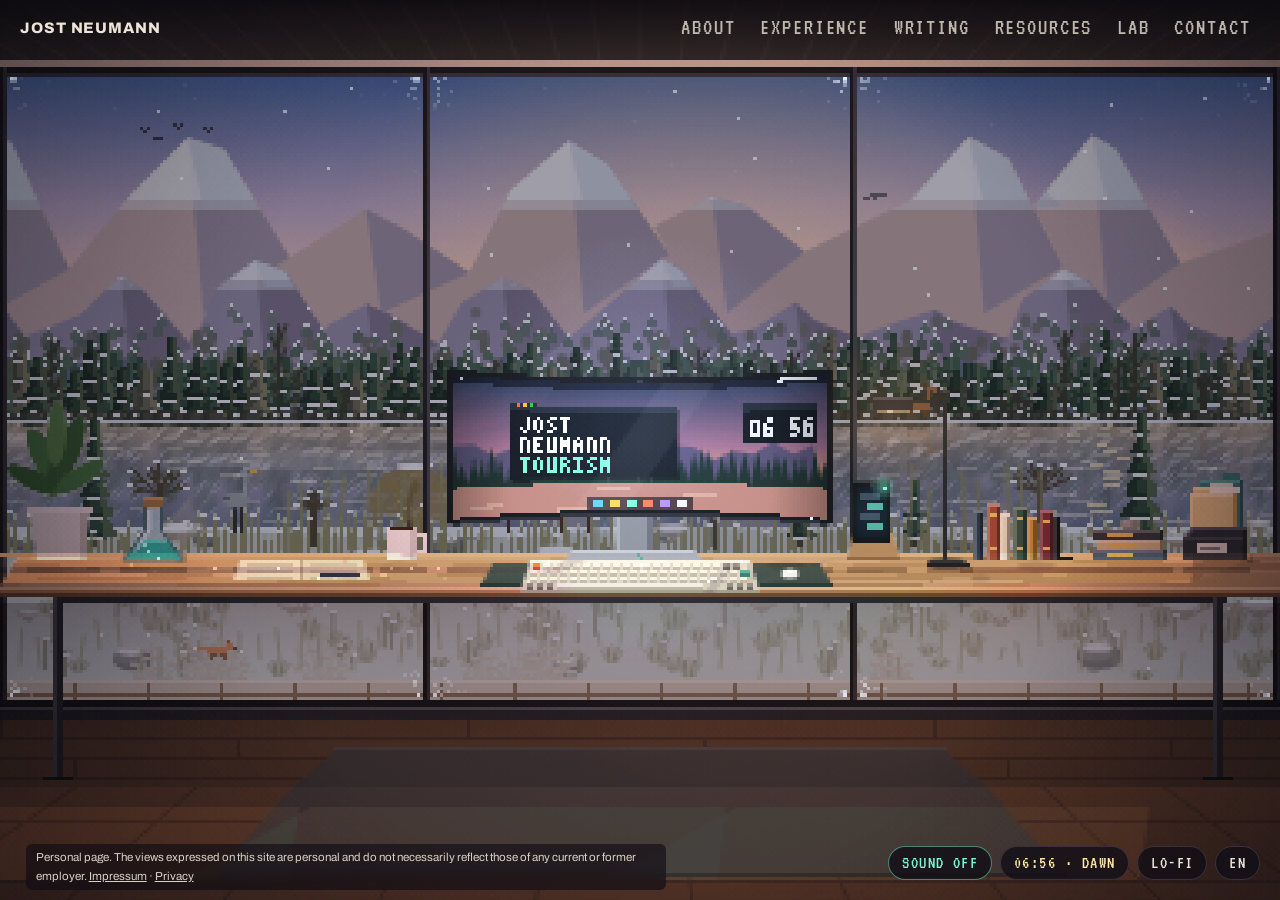
==== commit a3711979: "Update preview: first-screen card removed at Jost's request Co-Authored-By: Claude Opus 5.5 <noreply" ====
--- a/index.html
+++ b/index.html
@@ -58,11 +58,6 @@
   <div class="scene" id="scene">
     <canvas id="room" role="img" aria-label="Pixel-art illustration of a timber cabin office in the forest. A floor-to-ceiling glass wall looks out on a quiet forest river, meadows and a mountain panorama; the light follows the local time of day. A framed print hangs on the left wall. On a minimal desk, the curved screen, the books, the notebook, the file holder, the phone and a glass flask open the sections of this page."></canvas>
     <div class="tip" id="tip" aria-hidden="true"></div>
-    <div class="intro" id="intro">
-      <p class="intro-role">Funding, evidence and tools for people, places and nature.</p>
-      <p class="intro-tags"><span>Approx. EUR 40 million investment overseen</span><span>More than EUR 12 million mobilized</span></p>
-      <p class="intro-note">TUI Care Foundation, 2018–2025</p>
-    </div>
     <nav class="touch-menu" aria-label="Sections">
       <a href="#about" data-go="about"><b>01</b> About</a>
       <a href="#experience" data-go="experience"><b>02</b> Experience</a>
